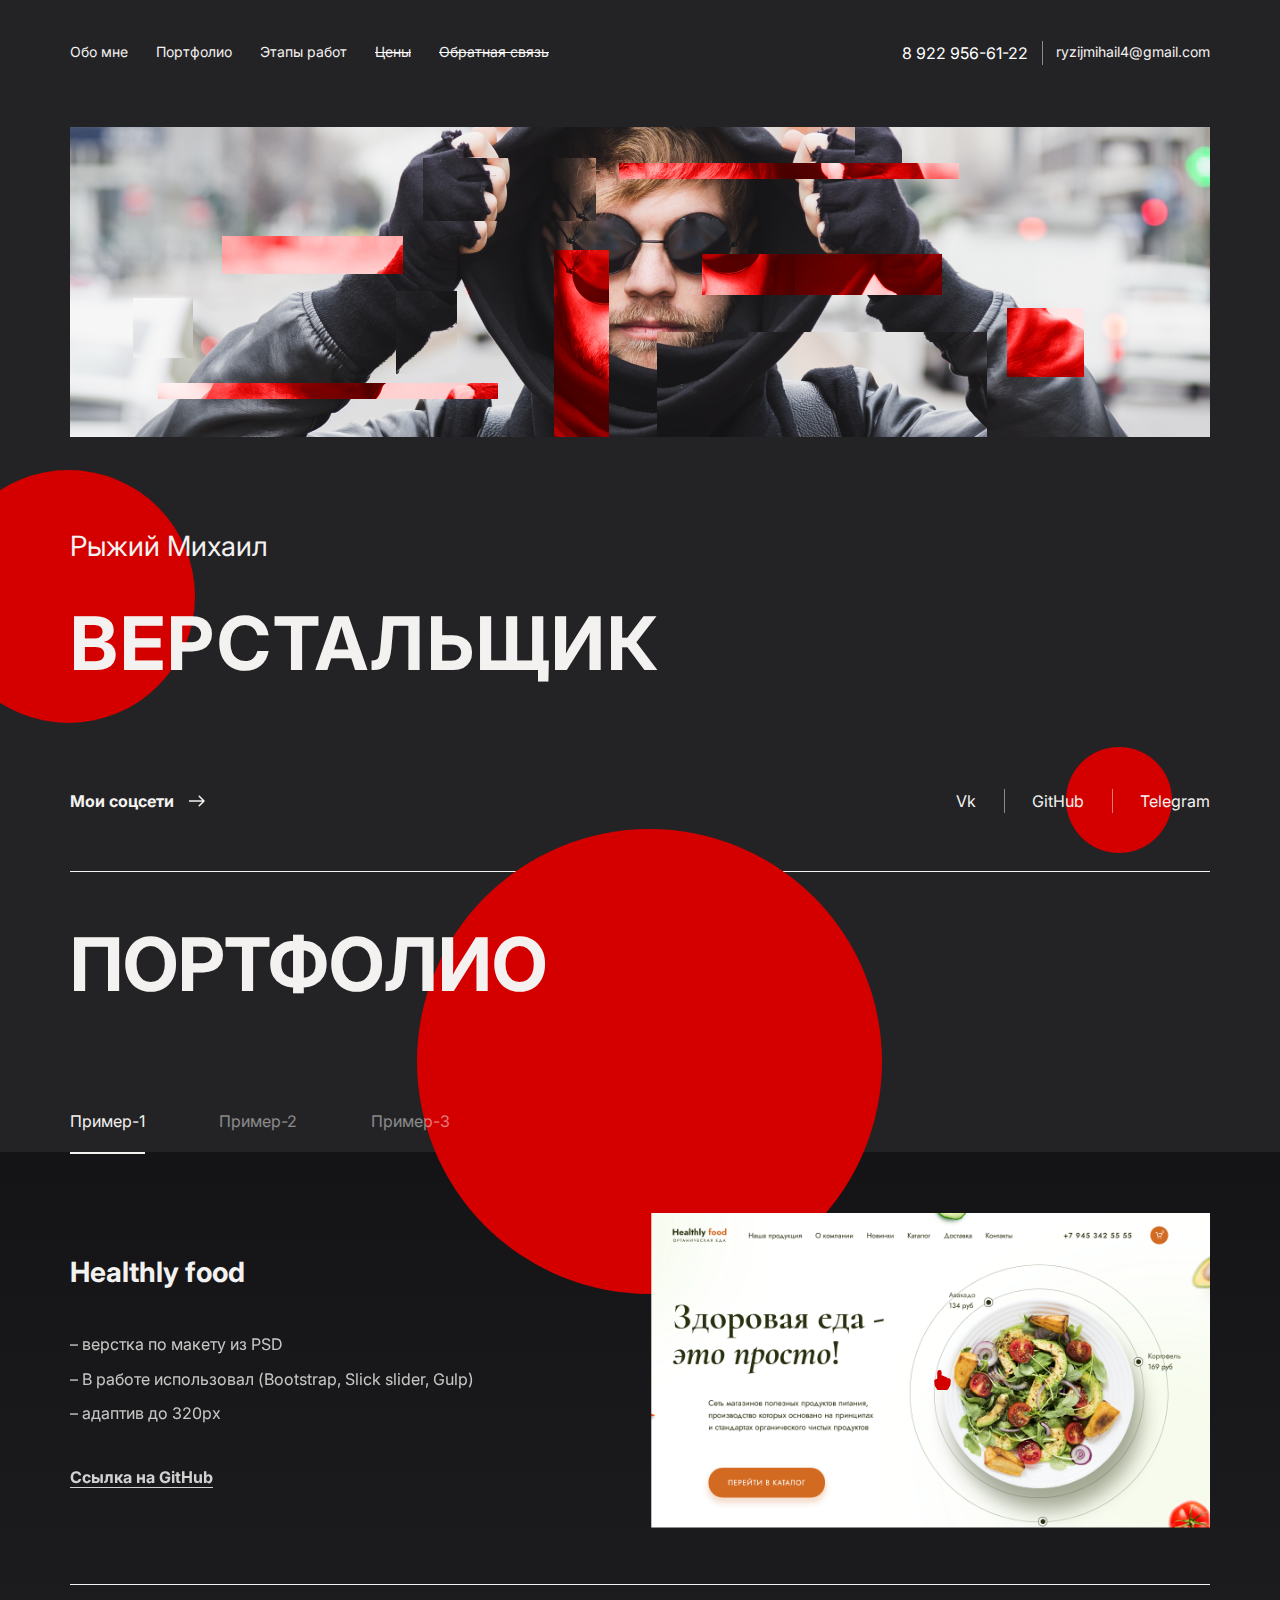
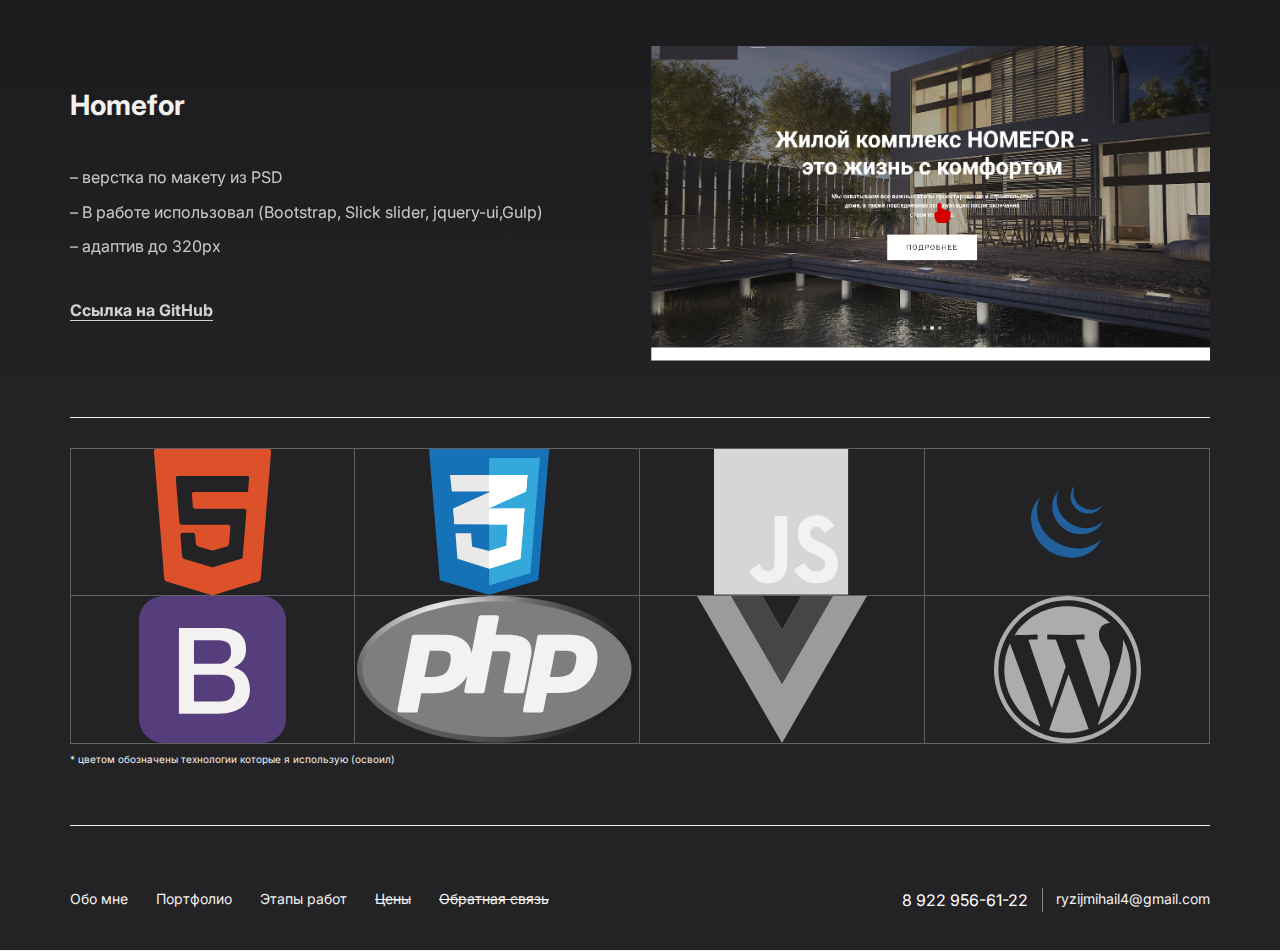
==== index.html @ 3cd5973f "deploy portfolio" ====
<!DOCTYPE html>
<html lang="ru">
<head>
    <meta charset="UTF-8">
    <meta name="viewport" content="width=device-width, initial-scale=1.0">
    <title>Portfolio</title>
    <link href="https://fonts.googleapis.com/css2?family=Inter:wght@400;700&display=swap" rel="stylesheet">
    <link rel="stylesheet" href="css/normalize.css">
    <link rel="stylesheet" href="css/jquery-ui.min.css">
    <link rel="stylesheet" href="css/style.css">
</head>
<body>
    <div class="dark">
        <div class="wrapper">
            <header>
                <nav>
                    <ul class="nav">
                        <li class="nav-item"><a class="nav-link" href="#about">Обо мне</a></li>
                        <li class="nav-item"><a class="nav-link" href="#portfolio">Портфолио</a></li>
                        <li class="nav-item"><a class="nav-link" href="#tech">Этапы работ</a></li>
                        <li class="nav-item nav-del"><a class="nav-link" href="#">Цены</a></li>
                        <li class="nav-item nav-del"><a class="nav-link" href="#">Обратная связь</a></li>
                    </ul>
                </nav>
                <ul class="nav nav-info">
                    <li class="nav-item"><a class="dialog-tel" href="tel:+79229566122">8 922 956-61-22</a></li>
                    <li class="nav-item"><a class="nav-link" href="mailto:ryzijmihail4@gmail.com">ryzijmihail4@gmail.com</a></li>
                </ul>
            </header>
            <div class="header-mobile">
                <a class="dialog-tel" href="tel:+79229566122">8 922 956-61-22</a>
                <button id="opener" class="menu"><img src="img/icons/menu.svg" alt="Menu"></button>
            </div>
            <div class="photo">
                <img src="img/photo.png" alt="Photo">
            </div>
            <main>  
                <div class="main">
                    <svg class="circle circle-main" viewBox="0 0 253 253" xmlns="http://www.w3.org/2000/svg">
                        <circle cx="126.5" cy="126.5" r="126.5"/>
                    </svg>
                    <svg class="triangle" width="66" height="72" viewBox="0 0 66 72"  xmlns="http://www.w3.org/2000/svg">
                        <path d="M33 0L65.909 71.25H0.0910339L33 0Z" />
                    </svg> 
                    <p class="name">Рыжий Михаил</p>
                    <h1 class="title-h1">верстальщик</h1>
                  </div>
                  <div class="social">
                      <div class="social-item">
                          <p class="project"><span> Мои соцсети</span><span class="project-img"></span></p>
                      </div>
                      <div class="social-item">
                        <svg class="circle circle-nav" viewBox="0 0 253 253" xmlns="http://www.w3.org/2000/svg">
                            <circle cx="126.5" cy="126.5" r="126.5"/>
                        </svg>
                        <ul class="nav nav-social">
                            <li class="nav-item"><a class="nav-link" href="https://vk.com/id604097622" target="_blank">Vk</a></li>
                            <li class="nav-item"><a class="nav-link" href="https://github.com/mihailryzij0" target="_blank">GitHub</a></li>
                            <li class="nav-item"><a class="nav-link" href="https://tele.click/Mihailoryzhi" target="_blank">Telegram</a></li>
                        </ul>
                      </div>
                  </div>
            </main>
            <h1 id="portfolio" class="title-h1 portfolio">Портфолио</h1>
        </div>
        <div class="gradient">
            <div class="wrapper">
                <section class="section-portfolio">
                    <svg class="circle circle-portfolio" viewBox="0 0 253 253" xmlns="http://www.w3.org/2000/svg">
                        <circle cx="126.5" cy="126.5" r="126.5"/>
                    </svg>
                    <div id="tabs">
                        <ul class="nav-tabs">
                          <li class="nav-tabs-item"><a class="nav-tabs-link" href="#tabs-1">Пример-1</a></li>
                          <li class="nav-tabs-item"><a class="nav-tabs-link" href="#tabs-2">Пример-2</a></li>
                          <li class="nav-tabs-item"><a class="nav-tabs-link" href="#tabs-3">Пример-3</a></li>
                        </ul>
                        <div id="tabs-1">
                          <div class="work">
                              <div class="work-item">
                                  <h3 class="work-title">Healthly food</h3>
                                  <ul class="work-list">
                                      <li class="work-list-item">– верстка по макету из PSD</li>
                                      <li class="work-list-item">– В работе использовал (Bootstrap, Slick slider, Gulp)</li>
                                      <li class="work-list-item">– адаптив до 320px</li>
                                  </ul>
                                  <p class="work-time"><a class="work-time-link" href="https://github.com/mihailryzij0/OrganicWeb">Ссылка на GitHub</a></p>
                              </div>
                              <div class="work-item">
                                  <div class="work-thumb" onclick="window.open('https://mihailryzij0.github.io/organic/')">
                                    <img src="/img/corsor.svg" alt="cursor" class="work-cursor">
                                      <img class="work-image" src="img/portfolio/organic.png" alt="Organic">
                                  </div>
                              </div>
                          </div>
                          <div class="work">
                            <div class="work-item">
                                <h3 class="work-title">Homefor</h3>
                                <ul class="work-list">
                                    <li class="work-list-item">– верстка по макету из PSD</li>
                                    <li class="work-list-item">– В работе использовал (Bootstrap, Slick slider, jquery-ui,Gulp)</li>
                                    <li class="work-list-item">– адаптив до 320px</li>
                                </ul>
                                <p class="work-time"><a class="work-time-link" href="https://github.com/mihailryzij0/Homefor">Ссылка на GitHub</a></p>
                            </div>
                            <div class="work-item">
                                <div class="work-thumb" onclick="window.open('https://mihailryzij0.github.io/homefor/')">
                                    <img src="/img/corsor.svg" alt="cursor" class="work-cursor">
                                    <img class="work-image" src="img/portfolio/homefor.png" alt="homefor">
                                </div>
                            </div>
                        </div>
                        </div>
                        <div id="tabs-2">
                            <div class="work">
                                <div class="work-item">
                                    <h3 class="work-title">Polar</h3>
                                    <ul class="work-list">
                                        <li class="work-list-item">– верстка по макету из Figma</li>
                                        <li class="work-list-item">– В работе использовал (Bootstrap, Slick slider, jquery,Gulp)</li>
                                        <li class="work-list-item">– адаптив до 320px</li>
                                    </ul>
                                    <p class="work-time"><a class="work-time-link" href="https://github.com/mihailryzij0/ise-cream">Ссылка на GitHub</a></p>
                                </div>
                                <div class="work-item">
                                    <div class="work-thumb" onclick="window.open('https://mihailryzij0.github.io/ise-cream/')">
                                        <img src="/img/corsor.svg" alt="cursor" class="work-cursor">
                                        <img class="work-image" src="img/portfolio/ise-cream.png" alt="ise-cream">
                                    </div>
                                </div>
                            </div>
                            <div class="work">
                              <div class="work-item">
                                  <h3 class="work-title">Portfolio</h3>
                                  <ul class="work-list">
                                      <li class="work-list-item">– верстка по макету из Figma</li>
                                      <li class="work-list-item">– В работе использовал jquery</li>
                                      <li class="work-list-item">– адаптив до 320px</li>
                                  </ul>
                                  <p class="work-time"><a class="work-time-link" href="https://github.com/mihailryzij0/mihailryzij0.github.io">Ссылка на GitHub</a></p>
                              </div>
                              <div class="work-item">
                                  <div class="work-thumb" onclick="window.open('https://mihailryzij0.github.io/')">
                                     <img src="/img/corsor.svg" alt="cursor" class="work-cursor">
                                      <img class="work-image" src="img/portfolio/portfolio.png" alt="Portfolio">
                                  </div>
                              </div>
                          </div>
                        </div>
                          <div id="tabs-3">
                            <div class="work">
                                <div class="work-item">
                                    <h3 class="work-title">Devcloud</h3>
                                </div>
                                <div class="work-item">
                                    <div class="work-thumb" onclick="window.open('https://mihailryzij0.github.io/devcloud/')">
                                        <img src="/img/corsor.svg" alt="cursor" class="work-cursor">
                                        <img class="work-image" src="img/portfolio/Screenshot 2021-05-27 at 15-23-59 Gulp.png" alt="Agata Bielen">
                                    </div>
                                </div>
                            </div>
                            <div class="work">
                              <div class="work-item">
                              </div>
                              <div class="work-item">
                                  <div class="work-thumb" onclick="window.open('https://mihailryzij0.github.io/')">
                                      <img class="work-image" src="img/portfolio/lemon.png" alt="Lemon">
                                  </div>
                              </div>
                          </div>
                        </div>
                    </div>
                </section>
            </div>
        </div>
        <div class="wrapper">
            <section id="tech" class="section-tech">
                <div class="tech">
                    <div class="tech-item html">
                        <img class="tech-image" src="img/tech/html.svg" alt="HTML" title="Язык гипертекстовой разметки">
                    </div>
                    <div class="tech-item css">
                        <img class="tech-image" src="img/tech/css.svg" alt="CSS" title="Каскадные таблицы стилей">
                    </div>
                    <div class="tech-item js">
                        <img class="tech-image" src="img/tech/js.svg" alt="JavaScript" title="Язык программирования высокого уровня, использующийся для придания интерактивности веб-страницам">
                    </div>
                    <div class="tech-item jquery">
                        <img class="tech-image" src="img/tech/jquery.svg" alt="jQuery" title="Популярная баблиотека JavaScript">
                    </div>
                    <div class="tech-item bootstrap">
                        <img class="tech-image" src="img/tech/bootstrap.svg" alt="Bootstrap" title="Популярный CSS фреймворк">
                    </div>
                    <div class="tech-item php">
                        <img class="tech-image" src="img/tech/php.svg" alt="PHP" title="Серверный язык программирования">
                    </div>
                    <div class="tech-item vue">
                        <img class="tech-image" src="img/tech/vue.svg" alt="VueJS" title="JS-фреймворк для создания пользовательских интерфейсов">
                    </div>
                    <div class="tech-item wp">
                        <img class="tech-image" src="img/tech/wp.svg" alt="WordPress" title="Популярная CMS для создания блогов">
                    </div>
                </div>
                <p class="section-tech-description">* цветом обозначены технологии которые я использую (освоил)</p>
            </section>
            <footer>
                <div class="footer-top">
                    <ul class="nav">
                        <li class="nav-item"><a class="nav-link" href="#about">Обо мне</a></li>
                        <li class="nav-item"><a class="nav-link" href="#portfolio">Портфолио</a></li>
                        <li class="nav-item"><a class="nav-link" href="#tech">Этапы работ</a></li>
                        <li class="nav-item nav-del"><a class="nav-link" href="#">Цены</a></li>
                        <li class="nav-item nav-del"><a class="nav-link" href="#">Обратная связь</a></li>
                    </ul>
                    <ul class="nav nav-info">
                        <li class="nav-item"><a class="dialog-tel" href="tel:+79229566122">8 922 956-61-22</a></li>
                        <li class="nav-item"><a class="nav-link" href="mailto:ryzijmihail4@gmail.com">ryzijmihail4@gmail.com</a></li>
                    </ul>
                </div>
            </footer>
        </div>
        <footer></footer>
    </div>
    <div id="dialog" title="">
        <a class="dialog-tel" href="tel:+79229566122">8 922 956-61-22</a>
        <ul class="dialog-nav">
            <li class="dialog-nav__item"><a class="dialog-nav__link" href="#about">Обо мне</a></li>
            <li class="dialog-nav__item"><a class="dialog-nav__link" href="#portfolio">Портфолио</a></li>
            <li class="dialog-nav__item"><a class="dialog-nav__link" href="#tech">Этапы работ</a></li>
            <li class="dialog-nav__item nav-del"><a class="dialog-nav__link" href="#">Цены</a></li>
            <li class="dialog-nav__item nav-del"><a class="dialog-nav__link" href="#">Обратная связь</a></li>
        </ul>
        <svg class="circle dialog-circle" viewBox="0 0 253 253" xmlns="http://www.w3.org/2000/svg">
            <circle cx="126.5" cy="126.5" r="126.5"/>
        </svg>
        <svg class="triangle dialog-triangle" width="66" height="72" viewBox="0 0 66 72"  xmlns="http://www.w3.org/2000/svg">
            <path d="M33 0L65.909 71.25H0.0910339L33 0Z" />
        </svg> 
        
      </div>
    <script src="https://code.jquery.com/jquery-3.5.1.min.js" ></script>
    <script src="script/jquery-ui.min.js"></script>
    <script>
        $( function() {
          $("#tabs").tabs({ active: 0});
          $( document ).tooltip();
          $( "#communicate" ).selectmenu();
          $( "#dialog" ).dialog({
            autoOpen: false,
            closeText: null,
            show: {
                effect: "blind",
                duration: 1000
            },
            hide: {
                effect: "blind",
                duration: 1000
            }
            });
        
            $( "#opener" ).on( "click", function() {
            $( "#dialog" ).dialog( "open" );
            });
        });
        $( ".tech-image" ).tooltip({
            position: {
                my: "center top",
                at: "center bottom-10",
                collision: "none"
            }
        });
    </script>
</body>
</html>
---- css/style.css ----
body {
    font-family: 'Inter', sans-serif;
    font-size: 14px;
}

/* Dark Theme */

.dark {
    background-color: #232326;
    color: #F3F2F0;
}
.dark .nav-link {
    color: #F3F2F0;
}
.dark .circle circle {
    fill: #D40000;

}
.dark .triangle path {
    fill: #FFF;
}
.dark .social,
.dark .steps-item,
.dark .about-title,
.dark .about-description,
.dark .work,
.dark .tarif-title,
.dark .tarif-description,
.dark .tarif-item {
    border-bottom: 1px solid #F3F2F0;
}
.dark .steps-item:first-child,
.dark .advantages,
.dark footer,
.dark .form-item {
    border-top: 1px solid #F3F2F0;
}
.dark .gradient {
    background: linear-gradient(180deg, #141416 0%, rgba(20, 20, 22, 0) 100%);
}
.dark .nav-tabs-link {
    color: rgba(243, 242, 240, 0.5);
}
.dark .nav-social .nav-item::before,
.dark .nav-info .nav-item::before {
    background-color: rgba(243, 242, 240, 0.5);
}
.dark .nav-tabs-item.ui-state-active .nav-tabs-link{
    color: #F3F2F0;
    border-bottom: 2px solid #F3F2F0;
}
.dark .advantages-image path {
    fill: #F3F2F0;
}
.dark .tech-item {
    border-bottom: 1px solid rgba(243, 242, 240, 0.3);
    border-right: 1px solid rgba(243, 242, 240, 0.3);
}
.dark .tech-item:first-child,
.dark .tech-item:nth-child(5) {
    border-left: 1px solid rgba(243, 242, 240, 0.3);
}
.dark .html,
.dark .css,
.dark .js,
.dark .jquery {
    border-top: 1px solid rgba(243, 242, 240, 0.3);
}
.dark .tarif-list-item::before {
    background: #F3F2F0;
}
.dark .project-img {
    background-image: url(../img/arrow.svg);
}
.dark form input,
.dark .ui-selectmenu-button.ui-button,
.ui-selectmenu-menu {
    background-color: #38383A;
}
.dark .footer-bottom {
    color: rgba(243, 242, 240, 0.3);
}
.dark .footer-link {
    color: rgba(243, 242, 240, 0.3);
    border-bottom: 1px solid rgba(243, 242, 240, 0.3);
}
.dark .footer-link:hover {
    color: rgba(243, 242, 240, 1);
    border-bottom: 1px solid rgba(243, 242, 240, 1);
}

/* Light Theme */

.light {
    background-color: #F3F2F0;
    color: #010101;
}
.light .nav-link,
.light .ui-selectmenu-button.ui-button {
    color: #010101;
}
.light .circle circle {
    fill: #FFF;
}
.light .triangle path {
    fill: #D40000;
}
.light .social,
.light .steps-item,
.light .about-title,
.light .about-description,
.light .work,
.light .tarif-title,
.light .tarif-description,
.light .tarif-item {
    border-bottom: 1px solid #010101;
}
.light .steps-item:first-child,
.light .advantages,
.light footer,
.light .form-item {
    border-top: 1px solid #010101;
}
.light .gradient {
    background: linear-gradient(180deg, #E7E6E6 0%, rgba(231, 230, 230, 0) 100%);
}
.light .nav-tabs-link {
    color: rgba(1, 1, 1, 0.4);
}
.light .nav-social .nav-item::before,
.light .nav-info .nav-item::before {
    background-color: rgba(1, 1, 1, 0.2);
}
.light .nav-tabs-item.ui-state-active .nav-tabs-link{
    color: #010101;
    border-bottom: 2px solid #010101;
}
.light .advantages-image path {
    fill: #010101;
}
.light .tech-item {
    border-bottom: 1px solid rgba(1, 1, 1, 0.3);
    border-right: 1px solid rgba(1, 1, 1, 0.3);
}
.light .tech-item:first-child,
.light .tech-item:nth-child(5) {
    border-left: 1px solid rgba(1, 1, 1, 0.3);
}
.light .html,
.light .css,
.light .js,
.light .jquery {
    border-top: 1px solid rgba(1, 1, 1, 0.3);
}
.light .tarif-list-item::before {
    background: #010101;
}
.light .project-img {
    background-image: url(../img/arrow-light.svg);
}
.light form input,
.light .ui-selectmenu-button.ui-button,
.light .ui-selectmenu-menu {
    background-color: #E7E6E4;
}
.light .footer-bottom {
    color: rgba(1, 1, 1, 0.3);
}
.light .footer-link {
    color: rgba(1, 1, 1, 0.3);
    border-bottom: 1px solid rgba(1, 1, 1, 0.3);
}
.light .footer-link:hover {
    color: rgba(1, 1, 1, 1);
    border-bottom: 1px solid rgba(1, 1, 1, 1);
}

/* Main styles */

.wrapper {
    max-width: 1140px;
    margin: 0 auto;
    padding-left: 15px;
    padding-right: 15px;
}
.main {
    position: relative;
}
.main .title-h1 {
    position: relative;
    z-index: 4;
    margin-top: 38px;
    letter-spacing: 0.03em;
}
.name {
    font-size: 28px;
    position: relative;
    z-index: 3;
}
.title-h1 {
    font-size: 74px;
    text-transform: uppercase;
}
.title-h3 {
    font-size: 16px;
    font-weight: 700;
}
.photo {
    margin-bottom: 93px;
    width: 100%;
    height: 310px;
    position: relative;
    overflow: hidden;
}
.photo img {
    width: 100%;
    height: 310px;
    position: absolute;
    left: -50%;
    top: -50%;
    transform: translate(50%,50%);
    object-fit: cover;
}
header {
    display: flex;
    justify-content: space-between;
    padding-top: 44px;
    padding-bottom: 65px;
}
.nav {
    list-style-type: none;
    padding-left: 0;
    margin: 0;
    display: flex;
}
.nav-item {
    padding-left: 14px;
    padding-right: 14px;
}
.nav-item:first-child {
    padding-left: 0;
}
.nav-item:last-child {
    padding-right: 0;
}
.nav-link {
    text-decoration: none;
    font-size: 14px;
    transition: 0.2s color ease;
}
.nav-link:hover {
    color: #D40000;
}
.nav-info .nav-item {
    position: relative;
}
.nav-info .nav-item::before {
    content: '';
    display: block;
    width: 1px;
    height: 24px;
    position: absolute;
    left: 0;
    top: calc(50% - 12px);
}
.nav-info .nav-item:first-child::before {
    display: none;
}
.nav-social .nav-item {
    position: relative;
}
.nav-social .nav-item::before {
    content: '';
    display: block;
    width: 1px;
    height: 24px;
    position: absolute;
    left: 0;
    top: calc(50% - 12px);
}
.nav-social .nav-item:first-child::before {
    display: none;
}
.nav-social .nav-item {
    padding-left: 28px;
    padding-right: 28px;
}
.nav-social .nav-item:last-child {
    padding-right: 0;
}
.nav-social .nav-link {
    font-size: 16px;
}
.nav-del{
    text-decoration:line-through;
    color: #FFF;
}
.social {
    display: flex;
    justify-content: space-between;
    padding-bottom: 48px;
    margin-top: 106px;
}
.social-item:last-child {
    position: relative;
}
.project {
    margin: 0;
    display: flex;
    align-items: center;
    font-size: 16px;
    font-weight: 700;
    padding-bottom: 11px;
    transition: 0.2s border-bottom ease;
    border-bottom: 2px solid transparent;
}
.project:hover {
    border-bottom: 2px solid #F3F2F0;
}
.project-img {
    width: 16px;
    height: 12px;
    display: block;
    background-image: url(../img/arrow.svg);
    margin-left: 15px;
}
.circle-main {
    width: 253px;
    height: 253px;
    position: absolute;
    left: -128px;
    top: calc(50% - 138px);
    z-index: 1;
}
.circle-form {
    width: 300px;
    height: 300px;
    position: absolute;
    left: -152px;
    top: -2px;
    z-index: 1;
}
.triangle {
    position: absolute;
    left: -151px;
    top: -23px;
    z-index: 2;
}
.triangle-form {
    position: absolute;
    left: -177px;
    top: 52px;
    z-index: 2;
}
.circle-nav {
    width: 106px;
    height: 106px;
    position: absolute;
    right: 38px;
    top: calc(50% - 60px);
}
.circle-tarif {
    width: 140px;
    height: 140px;
    position: absolute;
    left: -80px;
    top: calc(50% - 70px);
}
.circle-price {
    width: 90px;
    height: 90px;
    position: absolute;
    left: -46px;
    top: calc(50% - 45px);
}
.section-about {
    padding-top: 107px;
}
.about {
    display: grid;
    grid-template-columns: repeat(4, 1fr);
}
.about-title {
    grid-column: 1 / 3 ;
    grid-row: 1 / 2;
    font-size: 28px;
    font-weight: 700;
    letter-spacing: 0.03em;
    text-transform: uppercase;
    padding-top: 67px;
    padding-bottom: 62px;
}
.about-description {
    grid-column: 3 / 5;
    grid-row: 1 / 2;
    font-size: 28px;
    line-height: 150%;
    opacity: 0.8;
    padding: 62px 10px 62px 9px;
}
.about-01 {
    grid-column: 3 / 4;
    grid-row: 2 / 3;
    padding: 47px 20px 35px 9px;
}
.about-02 {
    grid-column: 4 / 5;
    grid-row: 2 / 3;
    padding: 47px 10px 35px 12px;
}
.about-03 {
    grid-column: 3 / 4;
    grid-row: 3 / 4;
    padding: 14px 20px 14px 9px;
}
.about-04 {
    grid-column: 4 / 5;
    grid-row: 3 / 4;
    padding: 14px 10px 14px 12px; 
}
.about-item{
    z-index: 5;
}
.about-item .description {
    line-height: 150%;
    opacity: 0.8;
}
.about-item > p {
    margin-top: 0;
    margin-bottom: 0;
}
.about-item .title-h3 {
    margin-bottom: 21px;
}
.portfolio {
    margin-bottom: 145px;
    position: relative;
    z-index: 1;
}
.section-portfolio {
    position: relative;
}
.circle-portfolio {
    width: 465px;
    height: 465px;
    position: absolute;
    top: -323px;
    left: 347px;
}
#tabs {
    position: relative;
}
.nav-tabs {
    display: flex;
    list-style-type: none;
    padding-left: 0;
    margin: 0;
    position: absolute;
    top: -62px;
    font-size: 16px;
}
.nav-tabs-item {
    margin-right: 74px;
    padding-top: 21px;
    padding-bottom: 21px;
}
.nav-tabs-item:nth-child(3){
    margin-right: 0px;
}
.nav-tabs-link {
    border-bottom: 1px solid transparent;
    padding-bottom: 21px;
    text-decoration: none;
}
.nav-tabs-link:focus {
    outline: none;
}
.work {
    display: flex;
    justify-content: space-between;
    align-items: center;
    flex-wrap: wrap;
    padding-top: 61px;
    padding-bottom: 56px;
}
.work-item {
    flex: 0 0 49%;
}
.work-title {
    font-weight: 700;
    font-size: 28px;
    line-height: 150%;
    margin-top: 0;
    margin-bottom: 42px;
}
.work-list {
    list-style-type: none;
    font-size: 16px;
    opacity: 0.8;
    padding-left: 0;
    margin-bottom: 43px;
}
.work-time-link{
    font-size: 16px;
    color: #fff;
    text-decoration: none;
    border-bottom: 1px solid #fff;
}
.work-list-item {
    margin-bottom: 16px;
}
.work-time {
    font-weight: 700;
    font-size: 16px;
    line-height: 150%;
    opacity: 0.8;
    margin-bottom: 0;
}
.work-thumb {
    position: relative;
    overflow: hidden;
    width: 100%;
    height: 315px;
    cursor: pointer;
}
.work-image {
    position: absolute;
    left: -50%;
    top: -50%;
    transform: translate(50%,50%);
    width: 100%;
    height: 315px;
    object-fit: cover;
}
.work-cursor{
    position: absolute;
    left: 50%;
    top: 50%;
    z-index: 4;
}
.section-tech{
    padding-bottom: 50px;
    padding-top: 30px;
}
.tech {
    display: grid;
    grid-template: 148px 148px / repeat(4, 1fr);
    text-align: center;
}
.tech-item {
    display: flex;
    justify-content: center;
}
.tech-image {
    filter: grayscale(100%);
    transition: 0.2s ease;
}
.section-tech-description{
    font-size: 10px;
}
.html .tech-image, .css .tech-image, 
.bootstrap .tech-image, .jquery .tech-image{
    filter: grayscale(0);
}
.tech-item:hover .tech-image {
    filter: grayscale(0);
}
.jquery .tech-image {
    width: 72px;
}
.ui-tooltip {
    background-color: #E31B1B;
    border-color: #E31B1B!important;
    border-radius: 0;
    text-align: center;
    box-shadow: none!important;
    font-size: 10px;
    color: rgba(243, 242, 240, 0.8);
    max-width: 232px;
    line-height: 150%;
    padding: 20px;
    box-sizing: border-box;
}
.ui-tooltip-content::before {
    content: "";
    position: absolute;
    display: block;
    left: 0;
    right: 0;
    margin: 0 auto;
    top: -20px;
    width: 2px;
    border: 10px solid transparent;
    border-bottom: 10px solid #E31B1B;
 }
 
.ui-selectmenu-button.ui-button {
    width: 100%;
    color: #fff;
    padding: 25px 20px 25px;
    box-sizing: border-box;
    margin-bottom: 39px;
    border-radius: 0;
}
.ui-button:hover, .ui-button:focus {
    border: none;
    outline: none;
}
.ui-selectmenu-menu .ui-menu {
    color: rgba(243, 242, 240, 0.4);
    font-size: 12px;
}
.ui-selectmenu-menu .ui-menu .ui-menu-item {
    padding: 10px 20px;
}
.ui-selectmenu-menu .ui-menu .ui-menu-item:hover {
    color: rgba(243, 242, 240, 1);
    padding: 10px 20px;
}
.footer-top {
    display: flex;
    justify-content: space-between;
    padding-top: 65px;
    padding-bottom: 40px;
    flex-wrap: wrap;
}
.footer-link {
    transition: 0.2s ease;
    text-decoration: none;
}
@media (min-width: 901px) {
    .header-mobile {
        display: none;
    }
}
@media (max-width:900px) {
    header {
        display: none;
    }
    .header-mobile {
        display: flex;
        justify-content: space-between;
        align-items: center;
        padding-top: 30px;
        padding-bottom: 40px;
    }
    .menu {
        background: transparent;
        border: none;
    }
    .circle-main {
        width: 200px;
        height: 200px;
        left: -99px;
        top: calc(50% - 100px);
    }
    .triangle {
        left: 0;
        top: inherit;
        bottom: -80px;
        width: 48px;
    }
    .title-h1 {
        font-size: 50px;
    }
    .main .title-h1 {
        margin-top: 28px;
    }
    .name {
        font-size: 20px;
    }
    .social {
        margin-top: 145px;
    }
    .skill {   
        justify-content: space-between;
    }
    .skill-item {
        flex: 0 0 40%;
        margin-right: 3%;
        padding-bottom: 20px;
    }
    .about {
        grid-template-columns: repeat(2, 1fr);
    }
    .about-description {
        grid-column: 1 / 3;
        grid-row: 2 / 3;
    }
    .about-01 {
        grid-column: 1 / 2;
        grid-row: 3 / 4;
    }
    .about-02 {
        grid-column: 2 / 3;
        grid-row: 3 / 4;
    }
    .about-03 {
        grid-column: 1 / 2;
        grid-row: 4 / 5;
    }
    .about-04 {
        grid-column: 2 / 3;
        grid-row: 4 / 5;
    }
    .steps-title {
        font-size: 20px;
        padding-right: 25px;
    }
    .nav-tabs {
        justify-content: space-around;
        width: 100%;
    }
    .nav-tabs-item {
        margin-right: 0;
    }
    .ui-helper-clearfix:before, .ui-helper-clearfix:after {
        display: none;
    }
    .circle-portfolio {
        width: 465px;
        height: 465px;
        top: -341px;
        left: inherit;
        right: 29px;
    }
    .work {
        padding-bottom: 0;
    }
    .work-item {
        flex: 0 0 100%;
        padding-bottom: 56px;
    }
    .advantages {
        grid-template-columns: 1fr 1fr;
    }
    .tarif-title {
        grid-column: 1 / 3;
        grid-row: 1 / 2;
        border-bottom: none !important;
    }
    .tarif-description {
        grid-column: 1 / 3;
        grid-row: 2 / 3;
    }
    .circle-tarif {
        width: 250px;
        height: 250px;
        left: -155px;
        top: calc(50% - 125px);
    }
    .form {
        grid-template-columns: 1fr;
    }
    .form-title {
        grid-column: 1 / 2;
        grid-row: 1 / 2;
    }
    .form-description {
        grid-column: 1 / 2;
        grid-row: 2 / 3;
        position: relative;
        z-index: 1;
    }
    .form-item {
        grid-column: 1 / 2;
        grid-row: 3 / 4;
    }
    .form-social {
        grid-row: 4 / 5;
        border-top: none !important;
        align-items: center;
    }
    .circle-form {
        left: -135px;
        top: -34px;
    }
    .triangle-form {
        bottom: inherit;
        top: -54px;
        left: 92px;
        width: 35px;
    }
    .footer-top {
        flex-direction: column-reverse;
    }
    .footer-top .nav, .footer-bottom > p {
        flex-basis: 100%;
    }
    .footer-top .nav {
        display: flex;
        justify-content: center;
        flex-wrap: wrap;
    }
    .footer-top .nav-info {
        justify-content: center;
        padding-bottom: 30px;
    }
    .footer-bottom > p {
        text-align: center;
        padding-bottom: 20px;
    }
}
@media (max-width:600px) {
    .tech {
        grid-template: 120px 120px / repeat(4, 1fr);
    }
    .tech-image, .jquery .tech-image {
        width: 50px;
    }
    .advantages {
        grid-template-columns: 1fr;
    }
    .steps-item {
        display: flex;
        justify-content: flex-start;
        flex-direction: column;
        align-items: flex-start;
    }
    .steps-title {
        padding-right: 0;
        margin-bottom: 0;
    }
    .steps-description {
        flex: 0 0 100%;
        max-width: 100%;
    }
    .steps-title span {
        margin-right: 20px;
    }
    .tarif {
        grid-template-columns: 1fr;
    }
    .tarif-item {
        grid-column: 1 / 2;
        height: inherit;
    }
    .tarif-left {
        border-bottom: none !important;
        padding-bottom: 0;
    }
    .circle-price {
        top: 0;
    }
    .title-h1 {
        font-size: 40px;
    }
    .name {
        font-size: 18px;
    }
    .main .title-h1 {
        margin-top: 18px;
    }
}
@media (max-width:550px) {
    .photo,
    .photo img {
        height: 215px;
    }
    .photo {
        margin-bottom: 64px;
    }
    .name {
        margin-bottom: 0;
    }
    .main .title-h1 {
        margin-top: 24px;
    }
    .title-h1 {
        font-size: 28px;
        line-height: 34px;
    }
    .circle-main {
        width: 135px;
        height: 135px;
        left: -50px;
        top: calc(50% - 67px);
    }
    .triangle {
        bottom: -72px;
        width: 29px;
        left: 4px;
    }
    .circle-nav {
        width: 60px;
        height: 60px;
        right: 27px;
        top: calc(50% - 30px);
    }
    .social {
        margin-top: 100px;
        padding-bottom: 30px;
    }
    .skill {
        padding-top: 30px;
    }
    .skill .title-h3 {
        margin-bottom: 18px;
    }
    .skill-item {
        padding-bottom: 10px;
    }
    .project-img {
        background-size: cover;
        width: 12px;
        height: 9px;
        margin-top: 1px;
    }
    .nav-social .nav-item {
        padding-left: 8px;
        padding-right: 12px;
    }
    .nav-social .nav-item::before {
        height: 14px;
        top: calc(50% - 7px);
    }
    .section-about {
        padding-top: 0;
    }
    .about-title {
        border-bottom: none !important;
        padding-bottom: 0;
        padding-top: 63px;
    }
    .about-description {
        padding: 20px 10px 64px 9px;
    }
    .about-01 {
        padding: 30px 20px 35px 9px;
    }
    .about-02 {
        padding: 32px 10px 35px 12px;
    }
    .about-03 {
        padding: 0 20px 14px 9px;
    }
    .about-04 {
        padding: 0 10px 14px 12px;
    }
    .section-steps {
        padding-top: 44px;
        padding-bottom: 61px;
    }
    .work-thumb, .work-image {
        height: 190px;
    }
    .project, .nav-social .nav-link,
    .title-h3,
    .steps-description,
    .work-list,
    .work-time,
    .advantages-description,
    .tarif-pack,
    .tarif-list,
    form input[type=submit] {
        font-size: 12px;
    }
    .skill,
    .about-item,
    .nav-tabs,
    .tarif-text,
    form input,
    .footer-top .nav-link,
    .footer-bottom {
        font-size: 10px;
    }
    .about-title,
    .about-description,
    .steps-title,
    .work-title,
    .advantages-text,
    .tarif-title,
    .tarif-description,
    .tarif-name,
    .form-title,
    .form-description {
        font-size: 16px;
    }
    .tarif-price {
        font-size: 22px;
    }
    .footer-top .nav-info {
        font-size: 14px;
    }
    .circle-portfolio {
        width: 197px;
        height: 197px;
        top: -220px;
        right: 0;
    }
    .nav-tabs {
        justify-content: flex-start;
        width: 100%;
    }
    .nav-tabs-item {
        margin-right: 20px;
    }
    .portfolio {
        margin-bottom: 80px;
    }
    .circle-portfolio {
        display: none;;
    }
    .work {
        padding-top: 37px;
    }
    .work-title {
        margin-bottom: 23px;
    }
    .work-list {
        margin-bottom: 21px;
    }
    .work-item {
        padding-bottom: 40px;
    }
    .tech-image, .jquery .tech-image {
        width: 35px;
    }
    .section-advantages {
        padding-top: 63px;
        padding-bottom: 80px;
    }
    .advantages {
        grid-gap: 48px 22px;
        padding-top: 40px;
        margin-top: 39px;
    }
    .tech {
        grid-template: 90px 90px / repeat(4, 1fr);
    }
    .section-tarif {
        padding-top: 62px;
    }
    .circle-tarif {
        width: 138px;
        height: 138px;
        left: -84px;
        top: calc(50% - 69px);
    }
    .tarif-description {
        font-size: 28px;
        line-height: 150%;
        opacity: 0.8;
        padding-bottom: 14px;
    }
    .tarif-item {
        padding-top: 24px;
        padding-bottom: 36px;
    }
    .circle-price {
        display: none;
    }
    .ui-selectmenu-button.ui-button {
        padding: 21px 20px;
        border-radius: 0;
    }
    form input[type=submit] {
        padding: 19px 0;
    }
    .section-form {
        padding-bottom: 57px;
    }
}
.ui-dialog{
height: 60% !important;
width: 98% !important;
top: 0px !important;
left: 0px !important;
background-color: #232326;
margin: -7px !important;
}
.ui-button{
    visibility: inherit;
}
.dialog-nav{
    text-align: center;
    padding-left: 0;
    margin-top: 50px;
}
.dialog-nav__item{
  list-style-type: none;
  margin-bottom: 10px;
}
.dialog-nav__link{
    color: #F3F2F0;
    text-decoration: none;
    font-size: 18px;
    border-bottom: 1px solid rgb(129, 127, 123);


}
.ui-dialog .ui-dialog-content{
    width: 94% !important;
    overflow: inherit;
}

.ui-dialog-titlebar-close{
    background-color: transparent;
    background-image: url(../img/icons/close.svg);
    background-repeat: no-repeat;
    height: 42px !important;
    width: 42px !important;
    border: none;
    background-size: 42px 42px;
    top: inherit!important;
    bottom: -40px;
    background-repeat: no-repeat;
    z-index: 3;
    right: 17px !important;
    outline: none;
}
.ui-dialog-titlebar-close:hover{
    background-color: transparent;
    background-image: url(../img/icons/close.svg);
    background-repeat: no-repeat;
    height: 42px !important;
    width: 42px !important;
    border: none;
    background-size: 42px 42px;
    top: inherit!important;
    bottom: -40px;
    z-index: 3;
    outline: none;
    

}
.ui-dialog-titlebar-close:focus{
    background-color: transparent;
    border: none;
    outline: none;
}
.ui-button-icon-space{
    display: none;
}
.dialog-circle{
    fill: #D40000;
    width: 120px;
    height: 120px;
    left: 16px;
    position: absolute;
    bottom: -78px;
    z-index: -1;
}
.dialog-triangle{
    fill: #FFF;
    position: absolute;
    bottom: -12px;
    width: 29px;
    left: 7px;

}
.dialog-tel{
    display: inline-block;
    color: #fff;
    text-decoration: none;
    font-size: 16px;
}
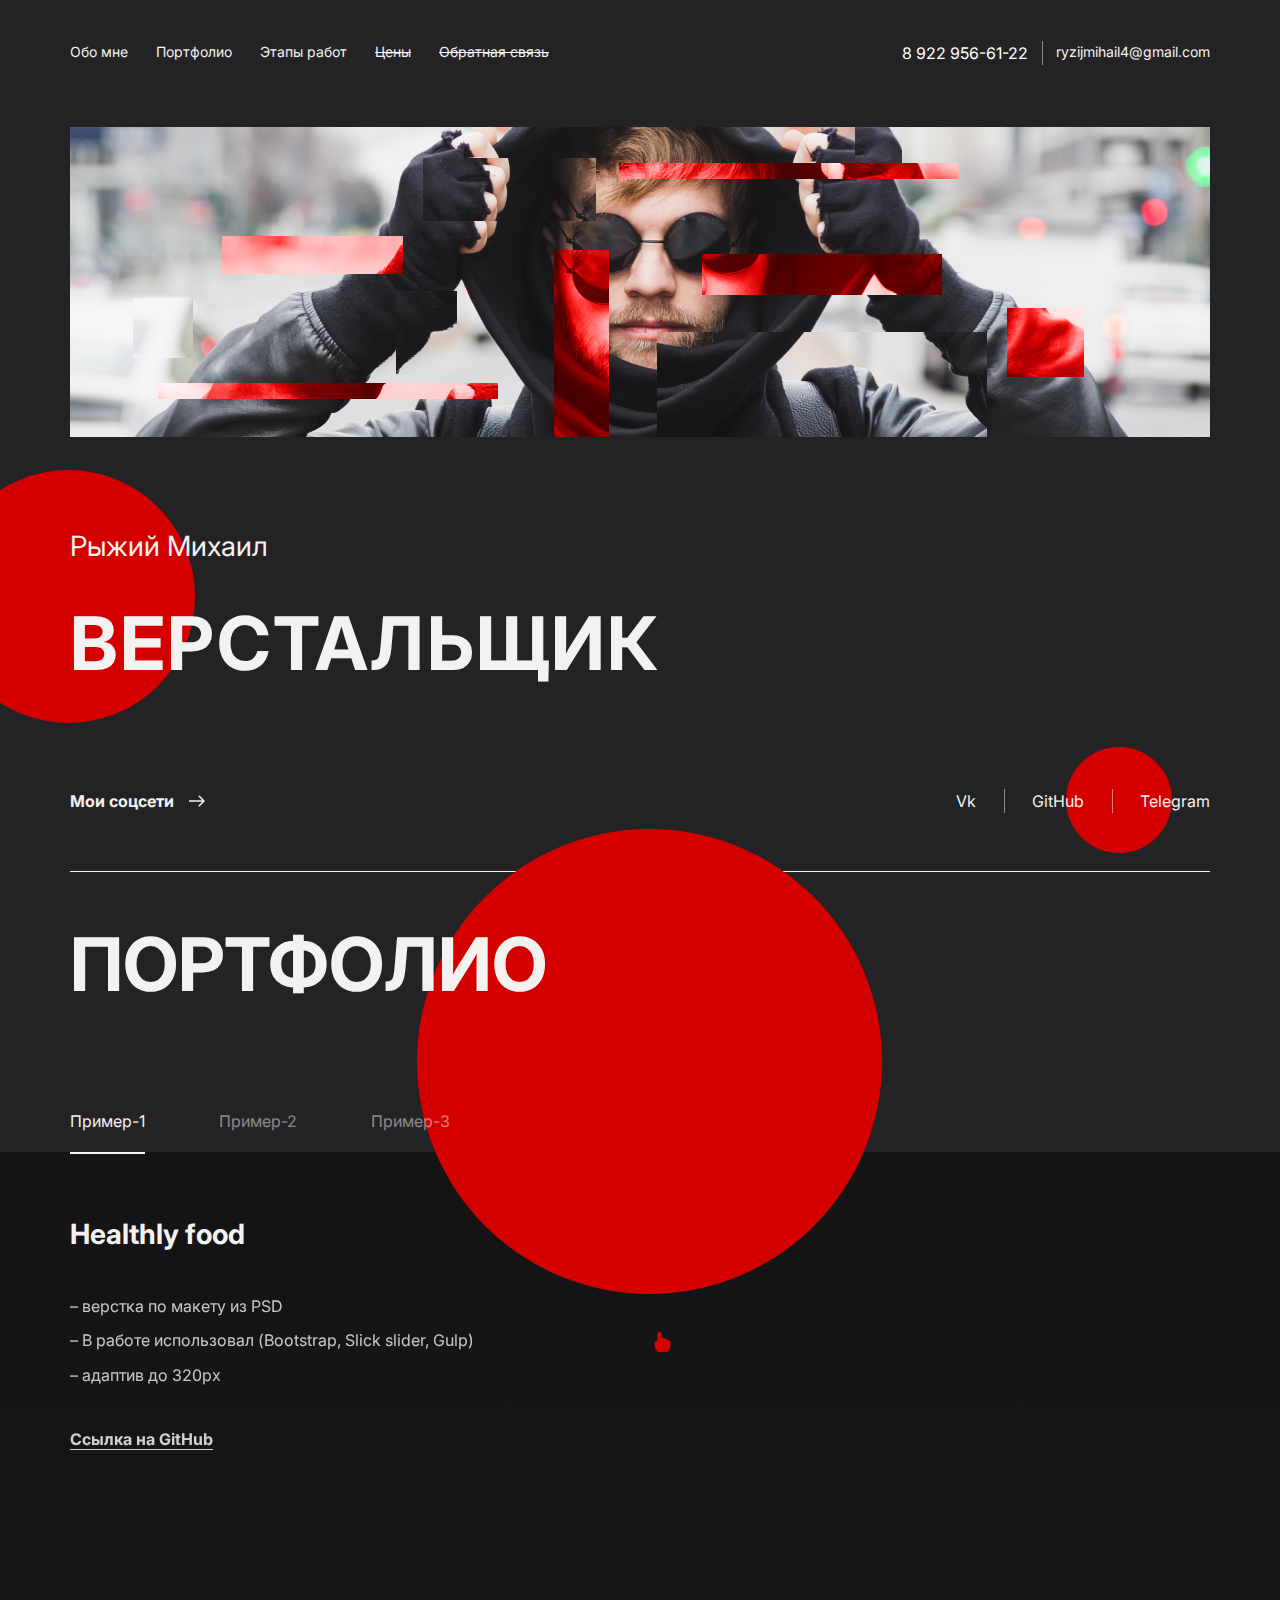
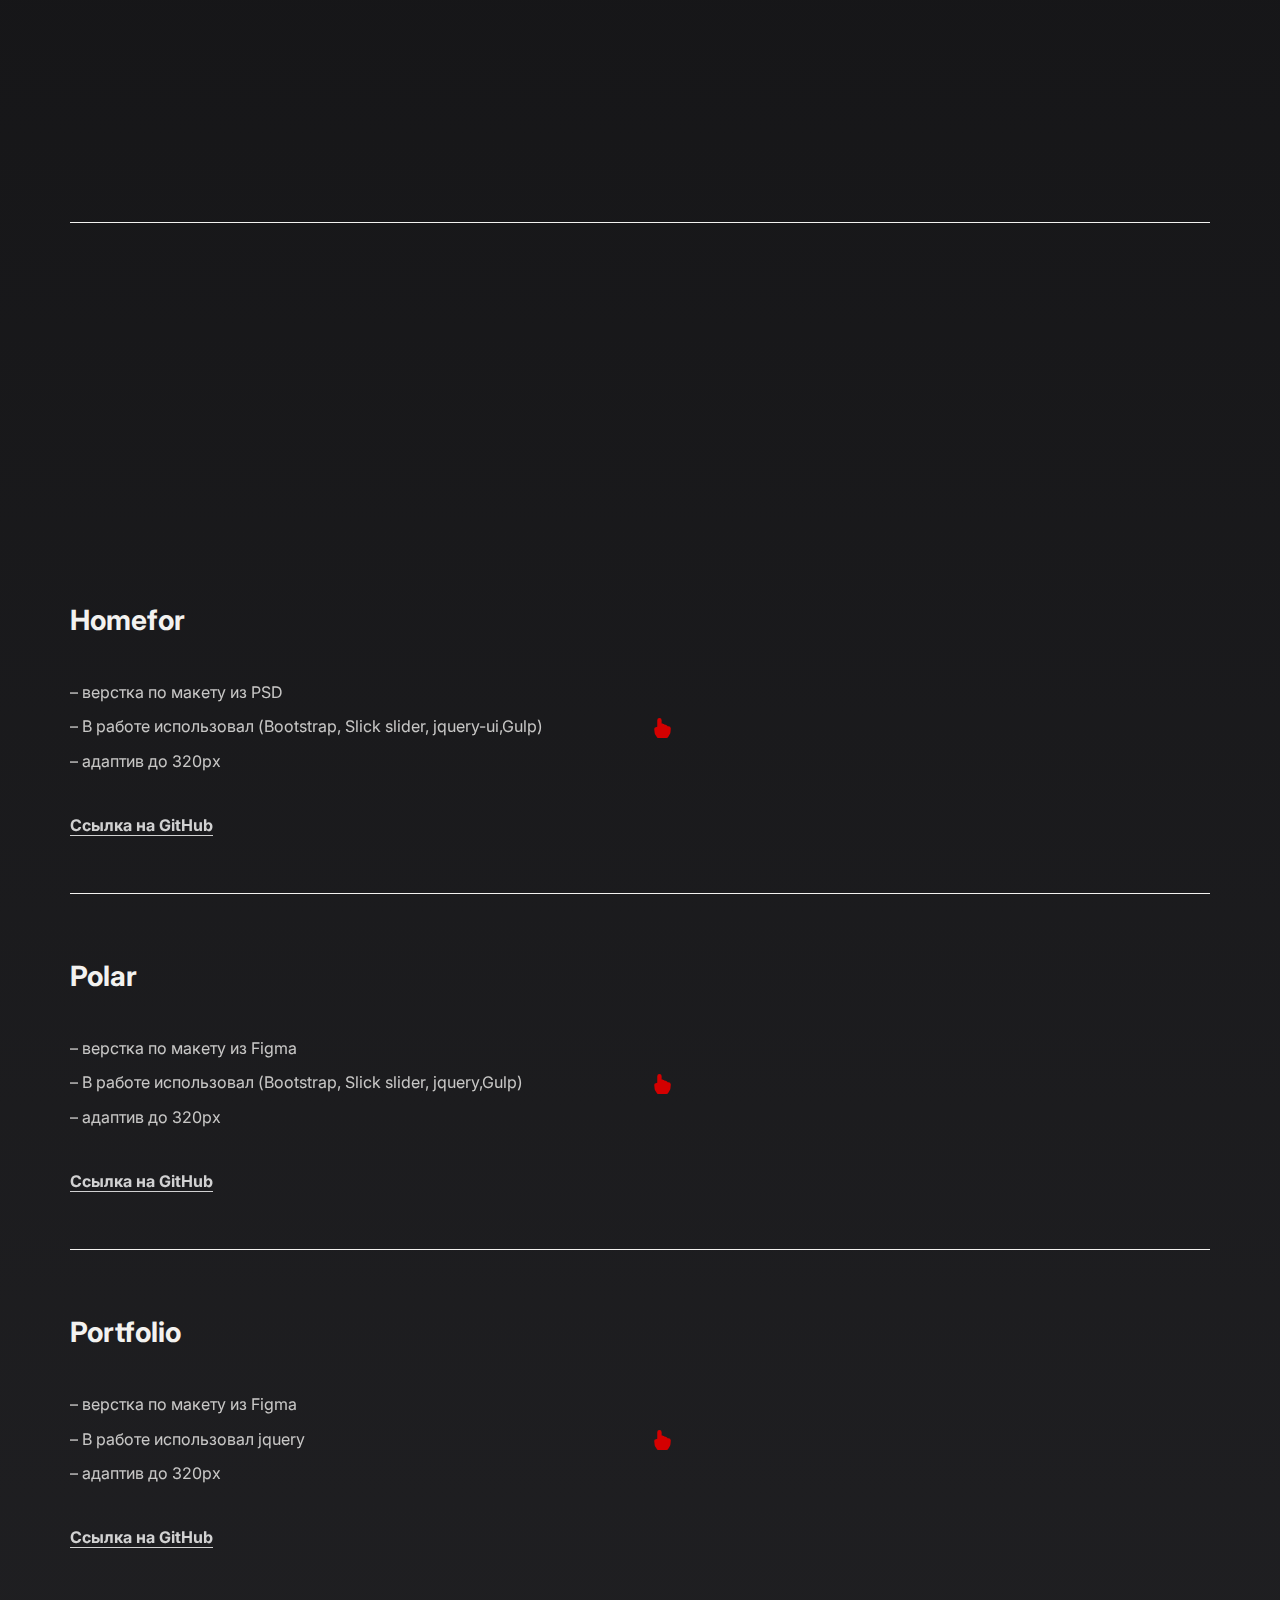
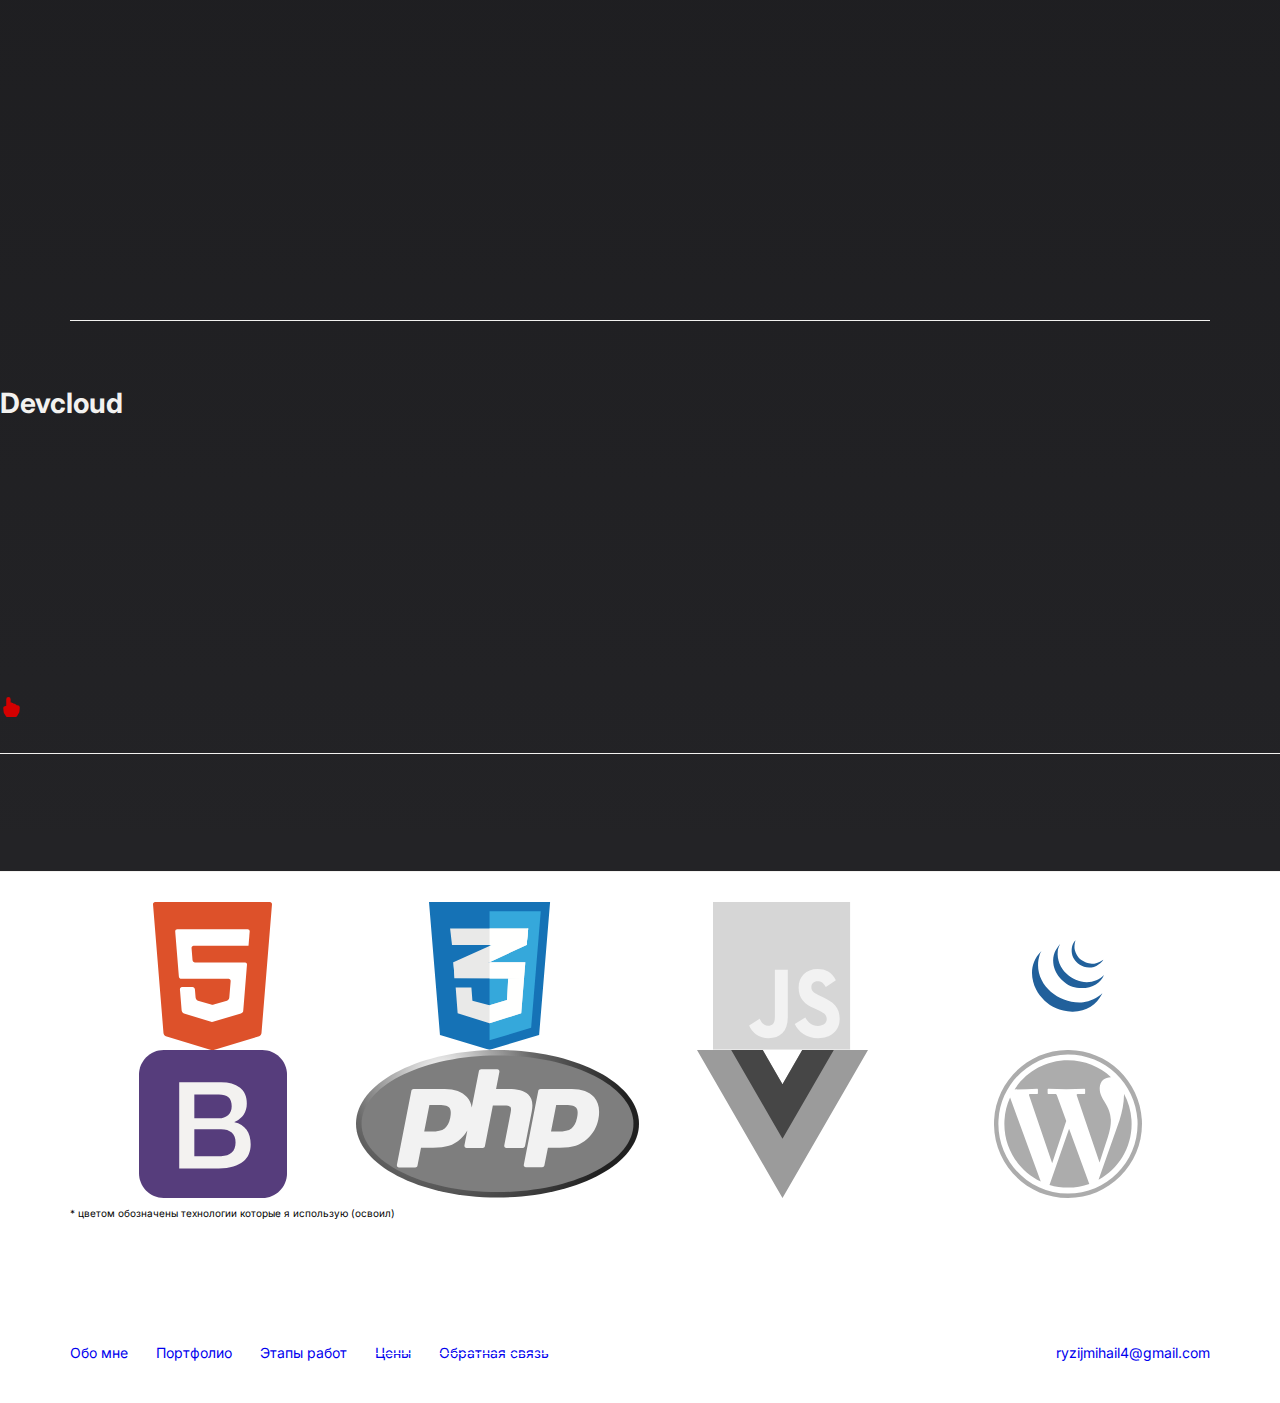
==== commit b55afb68: "fix-link" ====
--- a/index.html
+++ b/index.html
@@ -87,7 +87,7 @@
                                   <p class="work-time"><a class="work-time-link" href="https://github.com/mihailryzij0/OrganicWeb">Ссылка на GitHub</a></p>
                               </div>
                               <div class="work-item">
-                                  <div class="work-thumb" onclick="window.open('https://mihailryzij0.github.io/organic/')">
+                                <a class="work-thumb" src="https://mihailryzij0.github.io/My-portfolio/organic/">
                                     <img src="/img/corsor.svg" alt="cursor" class="work-cursor">
                                       <img class="work-image" src="img/portfolio/organic.png" alt="Organic">
                                   </div>
@@ -104,10 +104,10 @@
                                 <p class="work-time"><a class="work-time-link" href="https://github.com/mihailryzij0/Homefor">Ссылка на GitHub</a></p>
                             </div>
                             <div class="work-item">
-                                <div class="work-thumb" onclick="window.open('https://mihailryzij0.github.io/homefor/')">
+                                <a class="work-thumb" src="https://mihailryzij0.github.io/My-portfolio/homefor/">
                                     <img src="/img/corsor.svg" alt="cursor" class="work-cursor">
                                     <img class="work-image" src="img/portfolio/homefor.png" alt="homefor">
-                                </div>
+                                </a>
                             </div>
                         </div>
                         </div>
@@ -123,10 +123,10 @@
                                     <p class="work-time"><a class="work-time-link" href="https://github.com/mihailryzij0/ise-cream">Ссылка на GitHub</a></p>
                                 </div>
                                 <div class="work-item">
-                                    <div class="work-thumb" onclick="window.open('https://mihailryzij0.github.io/ise-cream/')">
+                                    <a class="work-thumb" src="https://mihailryzij0.github.io/My-portfolio/ise-cream/">
                                         <img src="/img/corsor.svg" alt="cursor" class="work-cursor">
                                         <img class="work-image" src="img/portfolio/ise-cream.png" alt="ise-cream">
-                                    </div>
+                                    </a>
                                 </div>
                             </div>
                             <div class="work">
@@ -140,7 +140,7 @@
                                   <p class="work-time"><a class="work-time-link" href="https://github.com/mihailryzij0/mihailryzij0.github.io">Ссылка на GitHub</a></p>
                               </div>
                               <div class="work-item">
-                                  <div class="work-thumb" onclick="window.open('https://mihailryzij0.github.io/')">
+                                <a class="work-thumb" src="https://mihailryzij0.github.io/My-portfolio/Portfolio/">
                                      <img src="/img/corsor.svg" alt="cursor" class="work-cursor">
                                       <img class="work-image" src="img/portfolio/portfolio.png" alt="Portfolio">
                                   </div>
@@ -153,18 +153,16 @@
                                     <h3 class="work-title">Devcloud</h3>
                                 </div>
                                 <div class="work-item">
-                                    <div class="work-thumb" onclick="window.open('https://mihailryzij0.github.io/devcloud/')">
+                                    <a class="work-thumb" src="https://mihailryzij0.github.io/My-portfolio/devcloud/">
                                         <img src="/img/corsor.svg" alt="cursor" class="work-cursor">
                                         <img class="work-image" src="img/portfolio/Screenshot 2021-05-27 at 15-23-59 Gulp.png" alt="Agata Bielen">
-                                    </div>
-                                </div>
-                            </div>
-                            <div class="work">
-                              <div class="work-item">
-                              </div>
-                              <div class="work-item">
-                                  <div class="work-thumb" onclick="window.open('https://mihailryzij0.github.io/')">
-                                      <img class="work-image" src="img/portfolio/lemon.png" alt="Lemon">
+                                    </a>
+                                </div>
+                            </div>
+                            <div class="work">
+                              <div class="work-item">
+                              </div>
+                              <div class="work-item">
                                   </div>
                               </div>
                           </div>
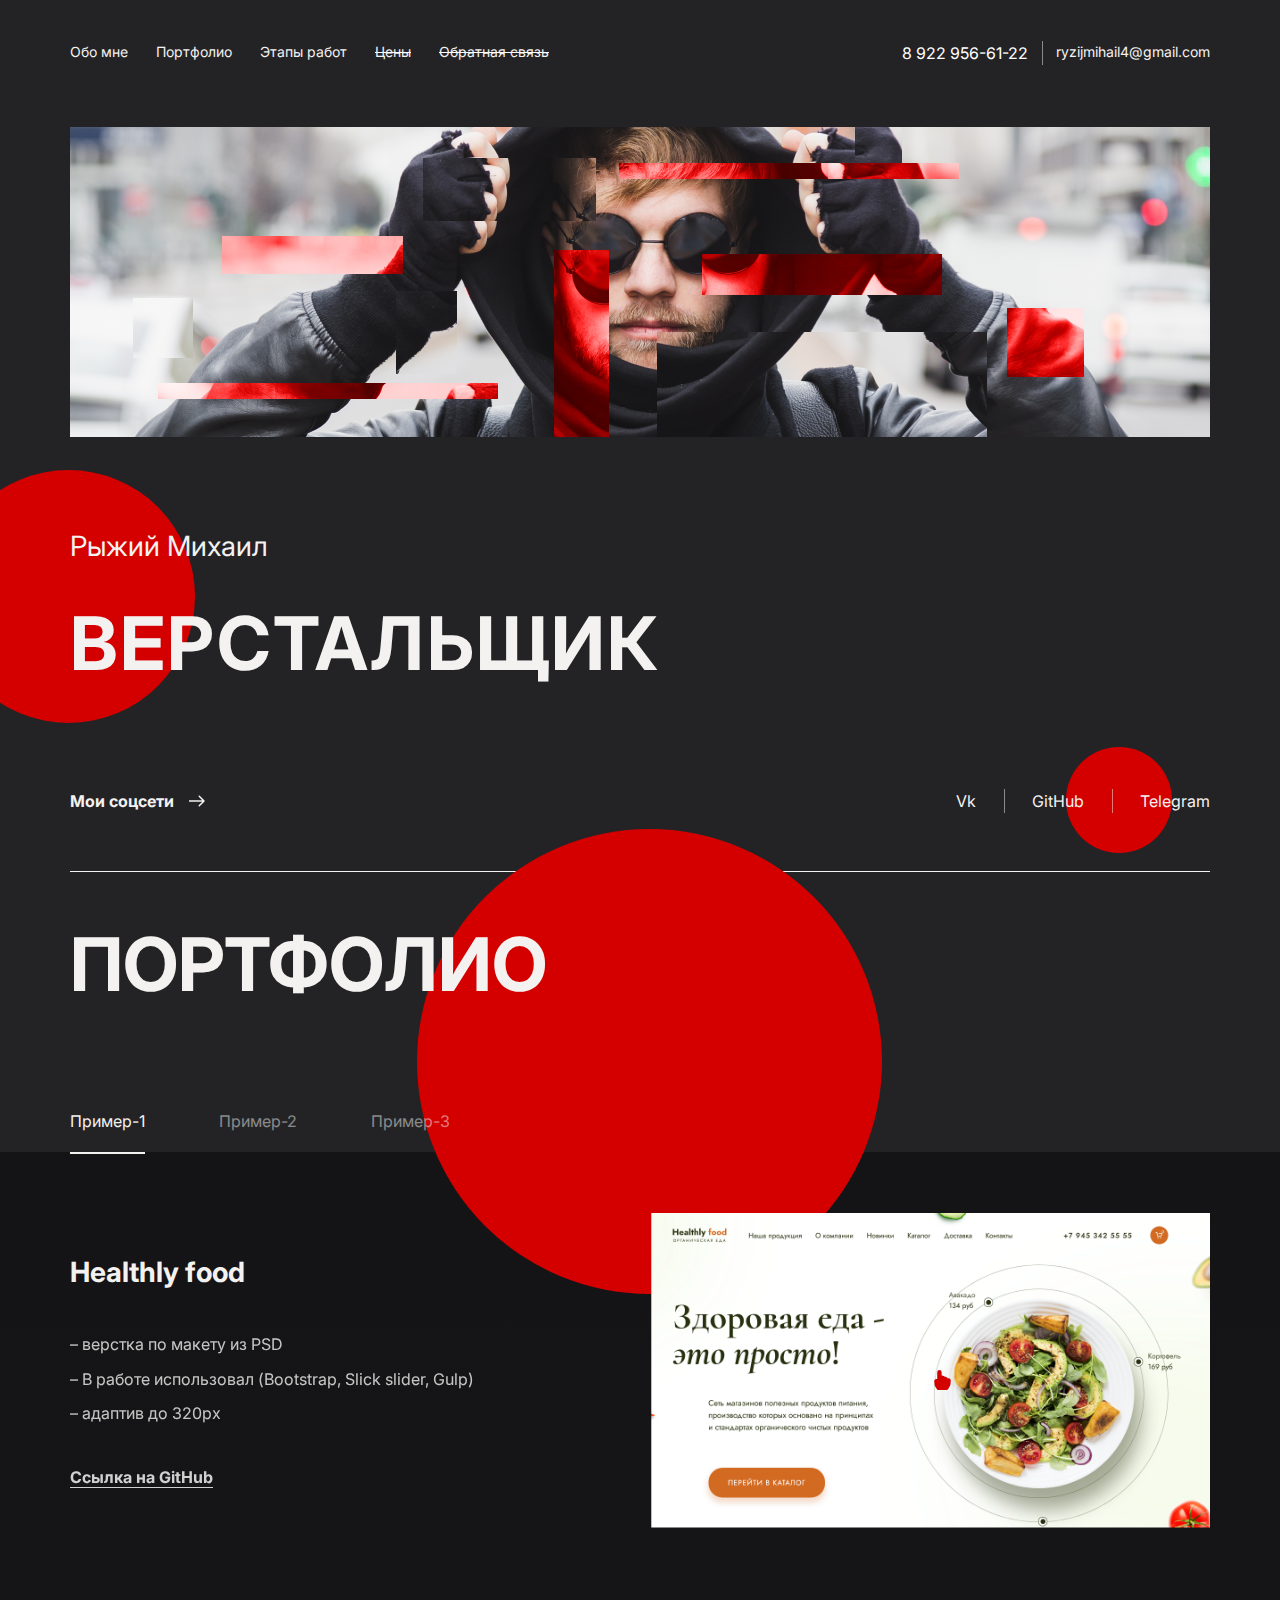
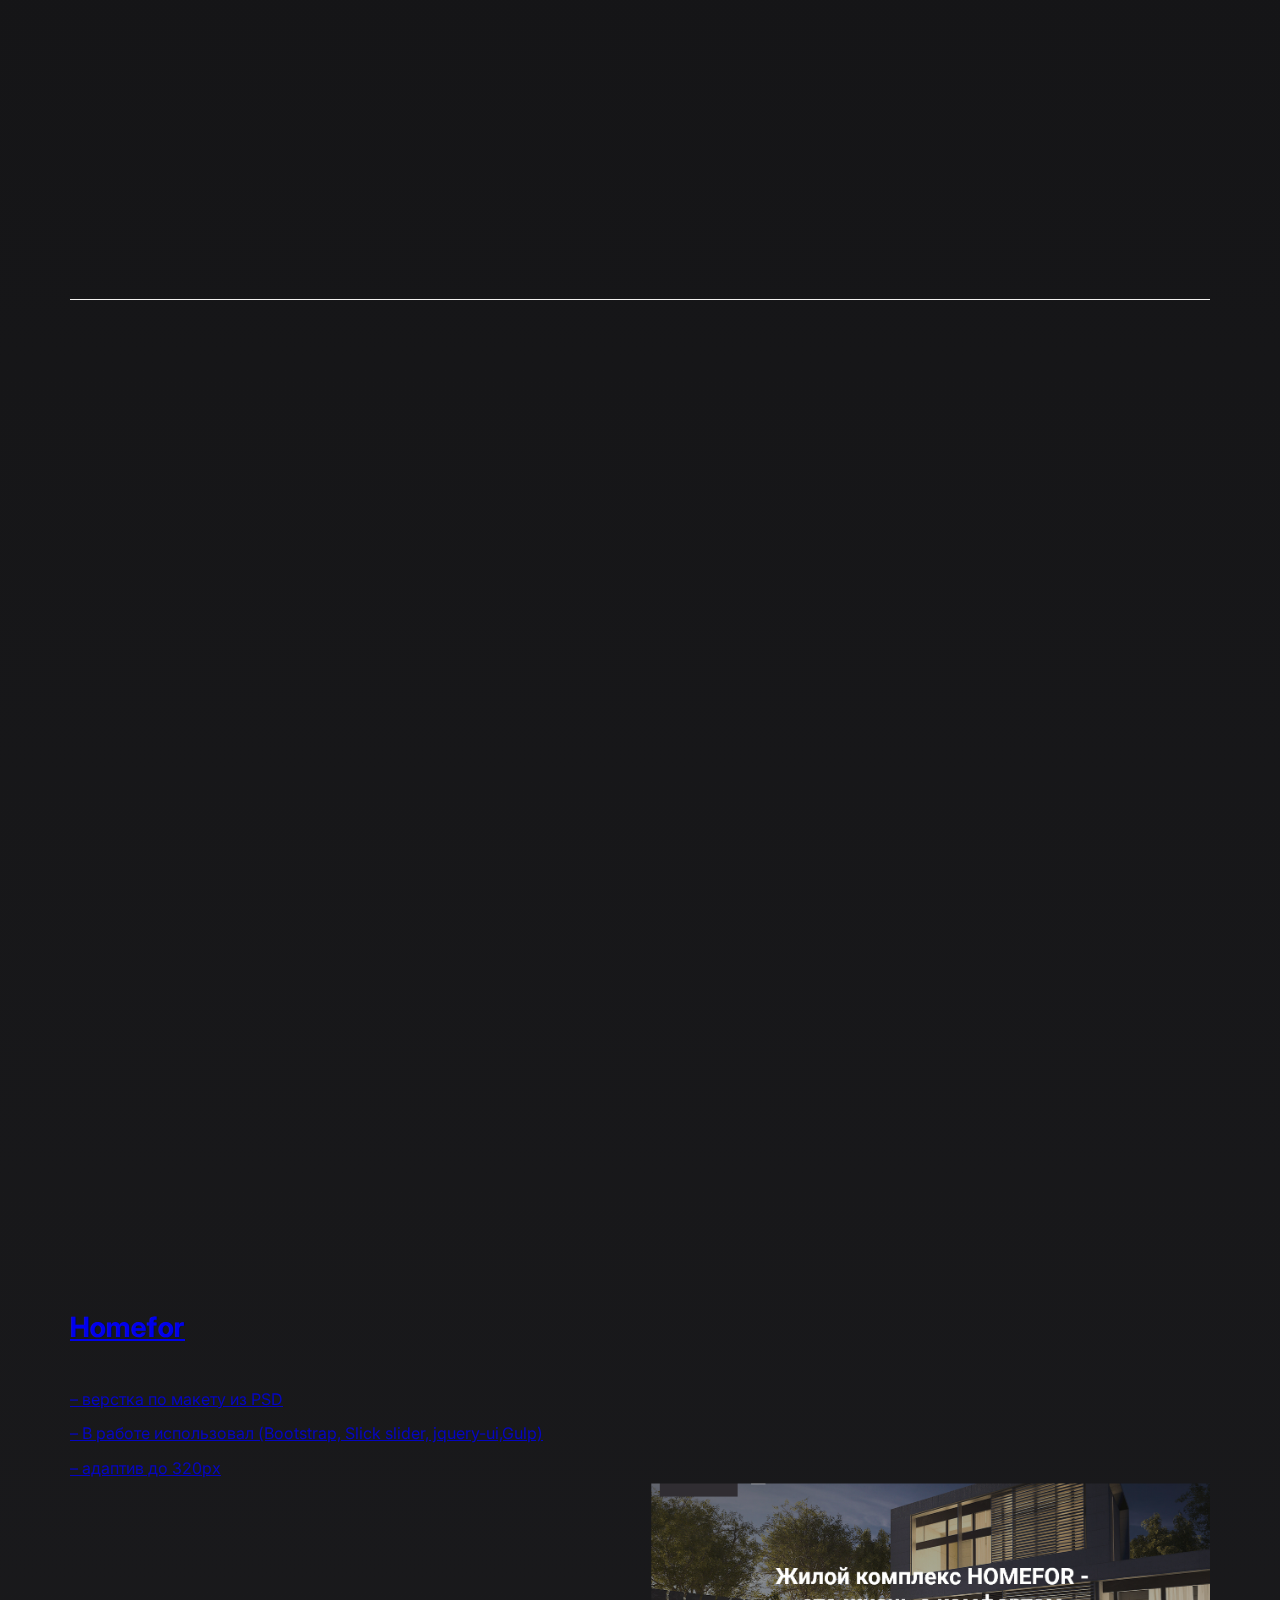
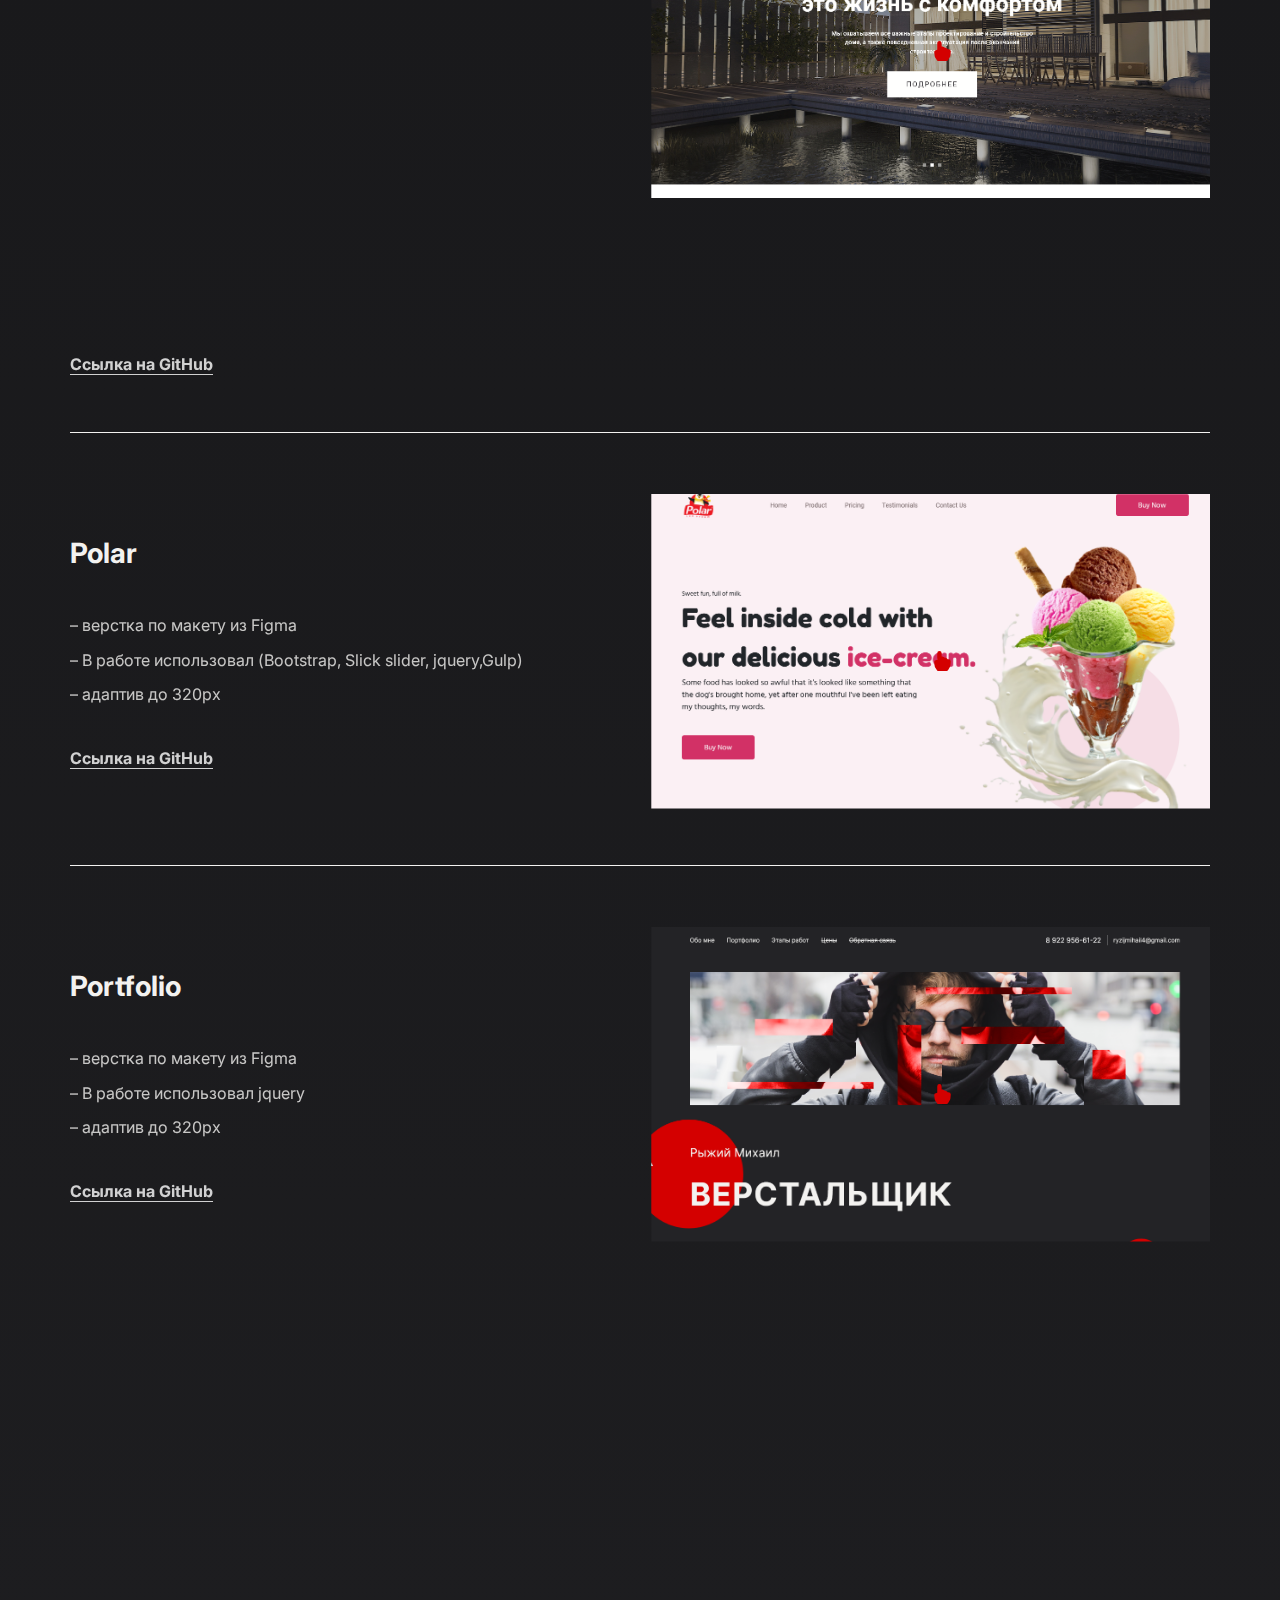
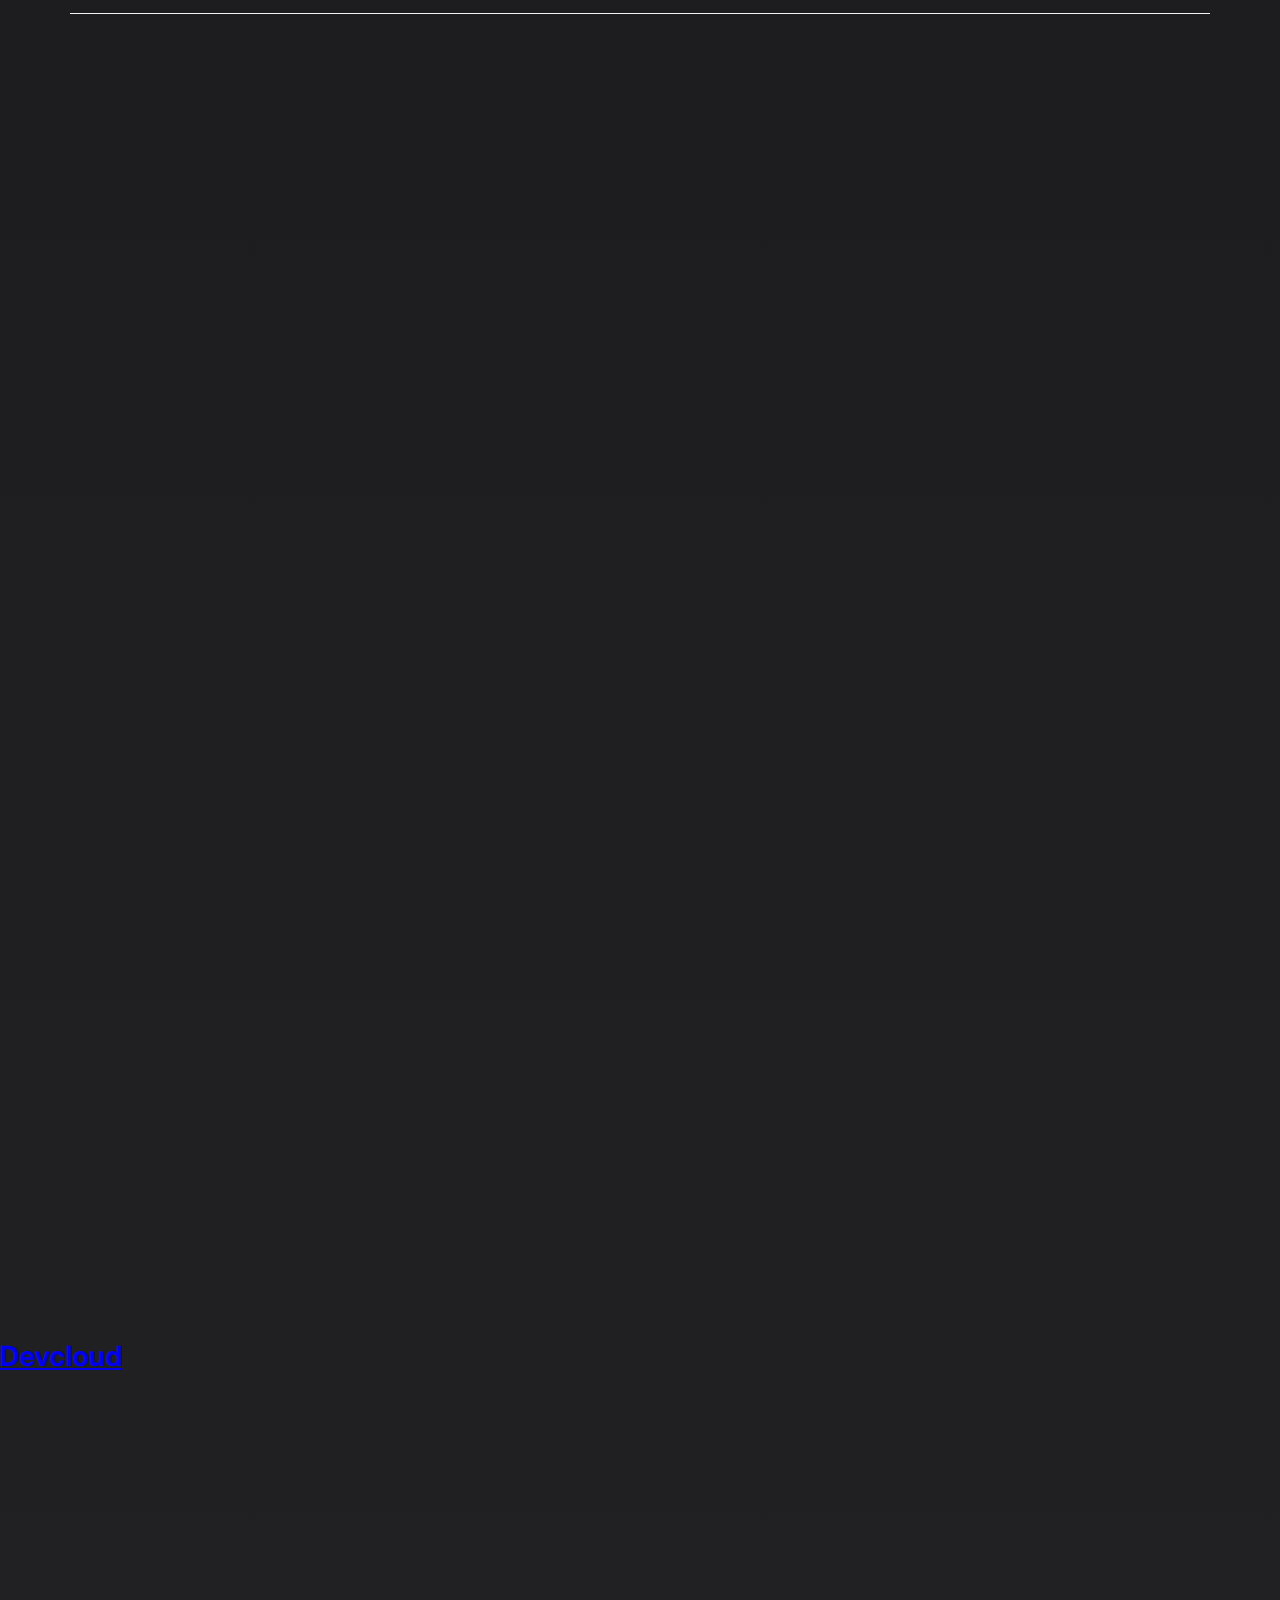
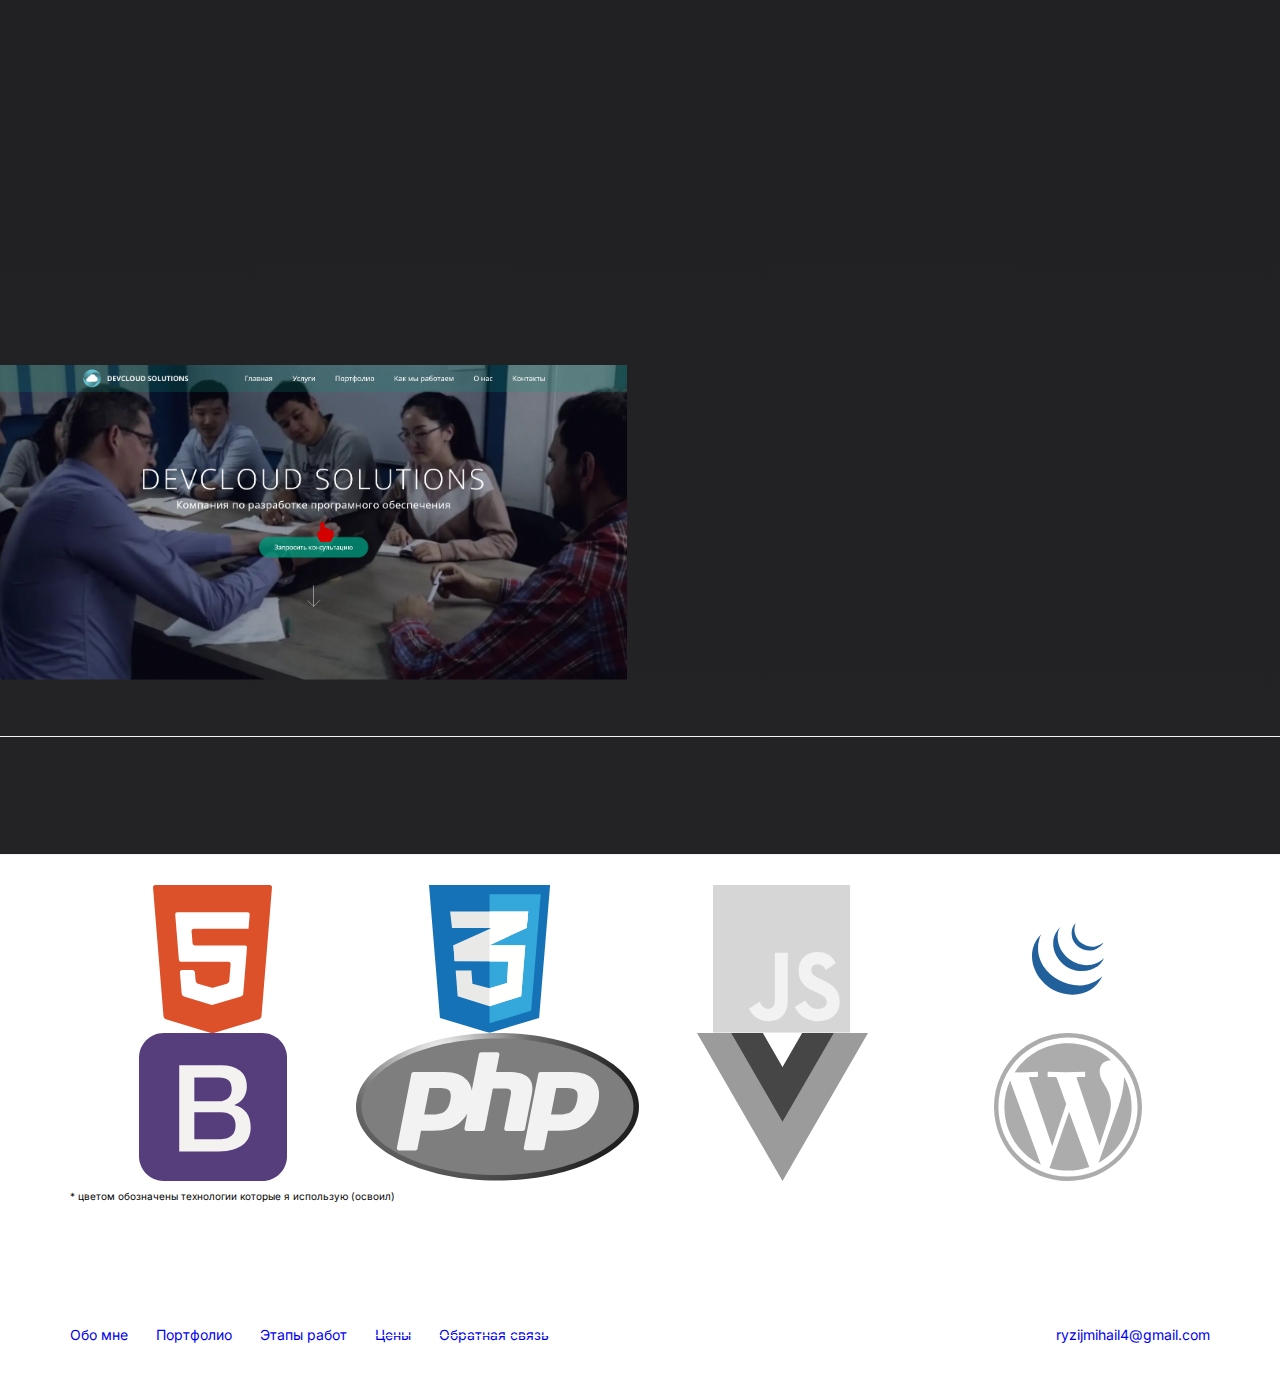
==== commit f4343438: "add link" ====
--- a/index.html
+++ b/index.html
@@ -87,7 +87,7 @@
                                   <p class="work-time"><a class="work-time-link" href="https://github.com/mihailryzij0/OrganicWeb">Ссылка на GitHub</a></p>
                               </div>
                               <div class="work-item">
-                                <a class="work-thumb" src="https://mihailryzij0.github.io/My-portfolio/organic/">
+                                <a class="work-thumb" href="https://mihailryzij0.github.io/My-portfolio/organic/">
                                     <img src="/img/corsor.svg" alt="cursor" class="work-cursor">
                                       <img class="work-image" src="img/portfolio/organic.png" alt="Organic">
                                   </div>
@@ -104,7 +104,7 @@
                                 <p class="work-time"><a class="work-time-link" href="https://github.com/mihailryzij0/Homefor">Ссылка на GitHub</a></p>
                             </div>
                             <div class="work-item">
-                                <a class="work-thumb" src="https://mihailryzij0.github.io/My-portfolio/homefor/">
+                                <a class="work-thumb" href="https://mihailryzij0.github.io/My-portfolio/homefor/">
                                     <img src="/img/corsor.svg" alt="cursor" class="work-cursor">
                                     <img class="work-image" src="img/portfolio/homefor.png" alt="homefor">
                                 </a>
@@ -123,7 +123,7 @@
                                     <p class="work-time"><a class="work-time-link" href="https://github.com/mihailryzij0/ise-cream">Ссылка на GitHub</a></p>
                                 </div>
                                 <div class="work-item">
-                                    <a class="work-thumb" src="https://mihailryzij0.github.io/My-portfolio/ise-cream/">
+                                    <a class="work-thumb" href="https://mihailryzij0.github.io/My-portfolio/ise-cream/">
                                         <img src="/img/corsor.svg" alt="cursor" class="work-cursor">
                                         <img class="work-image" src="img/portfolio/ise-cream.png" alt="ise-cream">
                                     </a>
@@ -140,7 +140,7 @@
                                   <p class="work-time"><a class="work-time-link" href="https://github.com/mihailryzij0/mihailryzij0.github.io">Ссылка на GitHub</a></p>
                               </div>
                               <div class="work-item">
-                                <a class="work-thumb" src="https://mihailryzij0.github.io/My-portfolio/Portfolio/">
+                                <a class="work-thumb" href="https://mihailryzij0.github.io/My-portfolio/Portfolio/">
                                      <img src="/img/corsor.svg" alt="cursor" class="work-cursor">
                                       <img class="work-image" src="img/portfolio/portfolio.png" alt="Portfolio">
                                   </div>
@@ -153,7 +153,7 @@
                                     <h3 class="work-title">Devcloud</h3>
                                 </div>
                                 <div class="work-item">
-                                    <a class="work-thumb" src="https://mihailryzij0.github.io/My-portfolio/devcloud/">
+                                    <a class="work-thumb" href="https://mihailryzij0.github.io/My-portfolio/devcloud/">
                                         <img src="/img/corsor.svg" alt="cursor" class="work-cursor">
                                         <img class="work-image" src="img/portfolio/Screenshot 2021-05-27 at 15-23-59 Gulp.png" alt="Agata Bielen">
                                     </a>
--- a/css/style.css
+++ b/css/style.css
@@ -522,6 +522,7 @@
     width: 100%;
     height: 315px;
     cursor: pointer;
+    display: block;
 }
 .work-image {
     position: absolute;
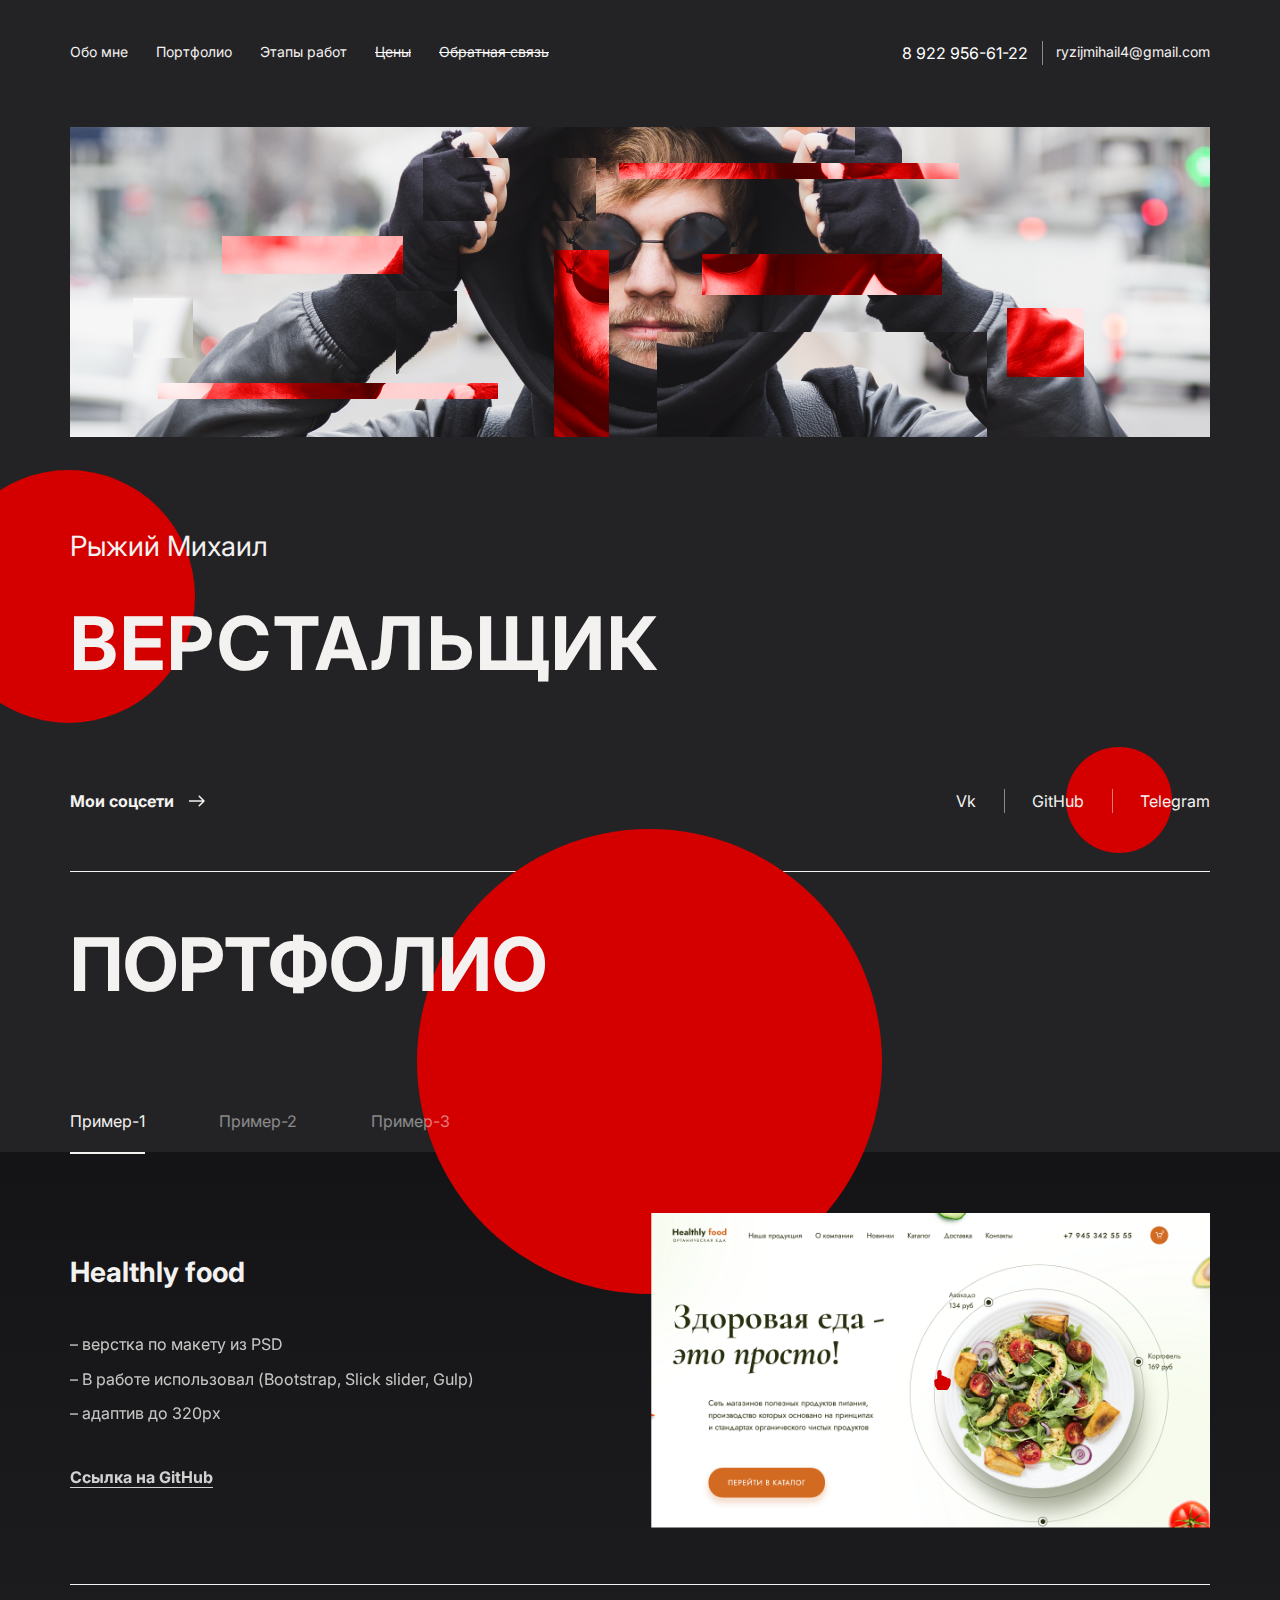
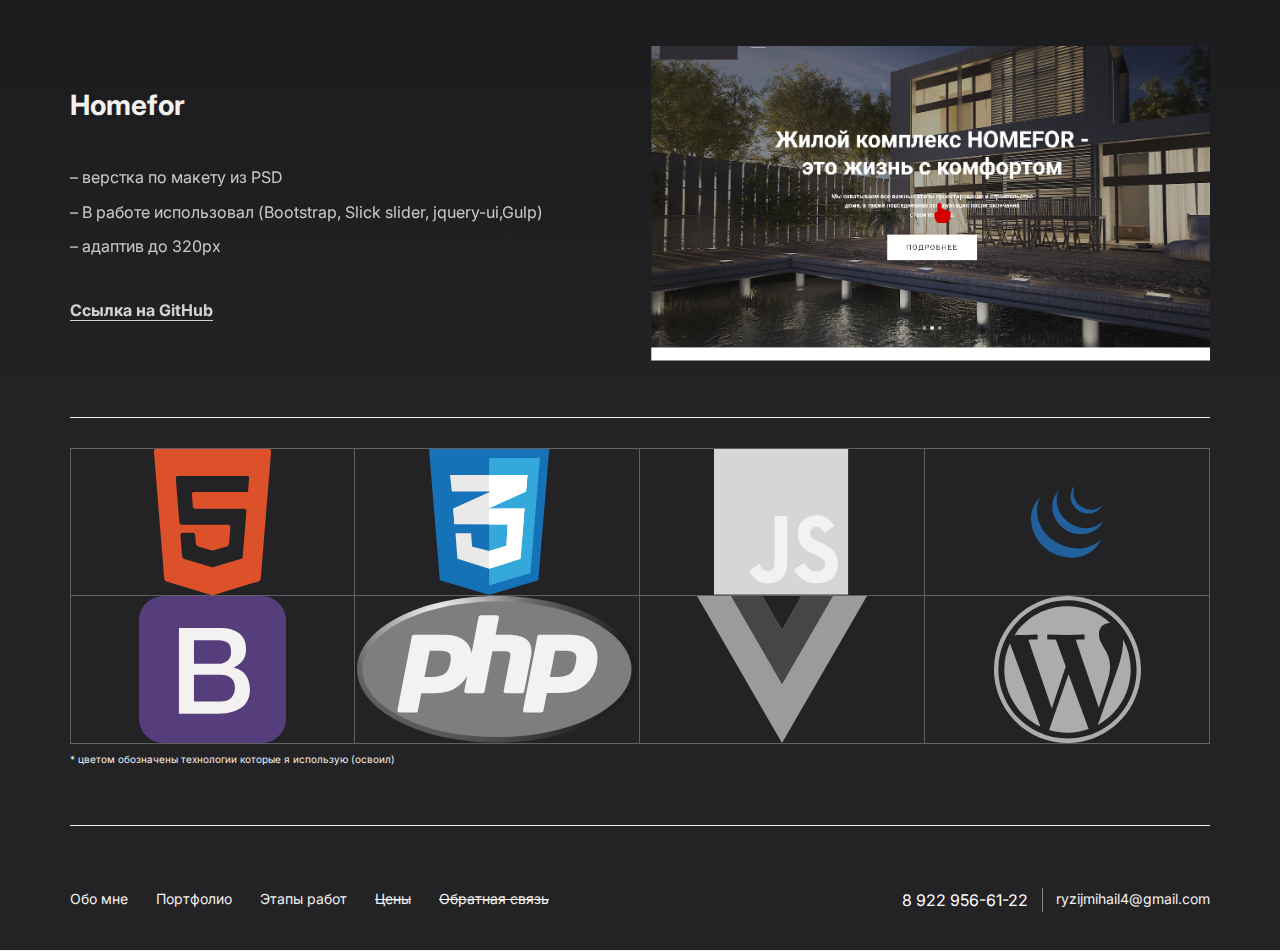
==== commit 04bdbe30: "fix code" ====
--- a/index.html
+++ b/index.html
@@ -90,7 +90,7 @@
                                 <a class="work-thumb" href="https://mihailryzij0.github.io/My-portfolio/organic/">
                                     <img src="/img/corsor.svg" alt="cursor" class="work-cursor">
                                       <img class="work-image" src="img/portfolio/organic.png" alt="Organic">
-                                  </div>
+                                 </a>
                               </div>
                           </div>
                           <div class="work">
@@ -130,25 +130,6 @@
                                 </div>
                             </div>
                             <div class="work">
-                              <div class="work-item">
-                                  <h3 class="work-title">Portfolio</h3>
-                                  <ul class="work-list">
-                                      <li class="work-list-item">– верстка по макету из Figma</li>
-                                      <li class="work-list-item">– В работе использовал jquery</li>
-                                      <li class="work-list-item">– адаптив до 320px</li>
-                                  </ul>
-                                  <p class="work-time"><a class="work-time-link" href="https://github.com/mihailryzij0/mihailryzij0.github.io">Ссылка на GitHub</a></p>
-                              </div>
-                              <div class="work-item">
-                                <a class="work-thumb" href="https://mihailryzij0.github.io/My-portfolio/Portfolio/">
-                                     <img src="/img/corsor.svg" alt="cursor" class="work-cursor">
-                                      <img class="work-image" src="img/portfolio/portfolio.png" alt="Portfolio">
-                                  </div>
-                              </div>
-                          </div>
-                        </div>
-                          <div id="tabs-3">
-                            <div class="work">
                                 <div class="work-item">
                                     <h3 class="work-title">Devcloud</h3>
                                 </div>
@@ -159,18 +140,26 @@
                                     </a>
                                 </div>
                             </div>
+                          </div>
+                        
+                          <div id="tabs-3">
+                          
                             <div class="work">
                               <div class="work-item">
                               </div>
                               <div class="work-item">
+                                  <div class="work-thumb" onclick="window.open('https://mihailryzij0.github.io/')">
+                                      <img class="work-image" src="img/portfolio/lemon.png" alt="Lemon">
                                   </div>
                               </div>
                           </div>
                         </div>
+                        
                     </div>
                 </section>
             </div>
         </div>
+
         <div class="wrapper">
             <section id="tech" class="section-tech">
                 <div class="tech">
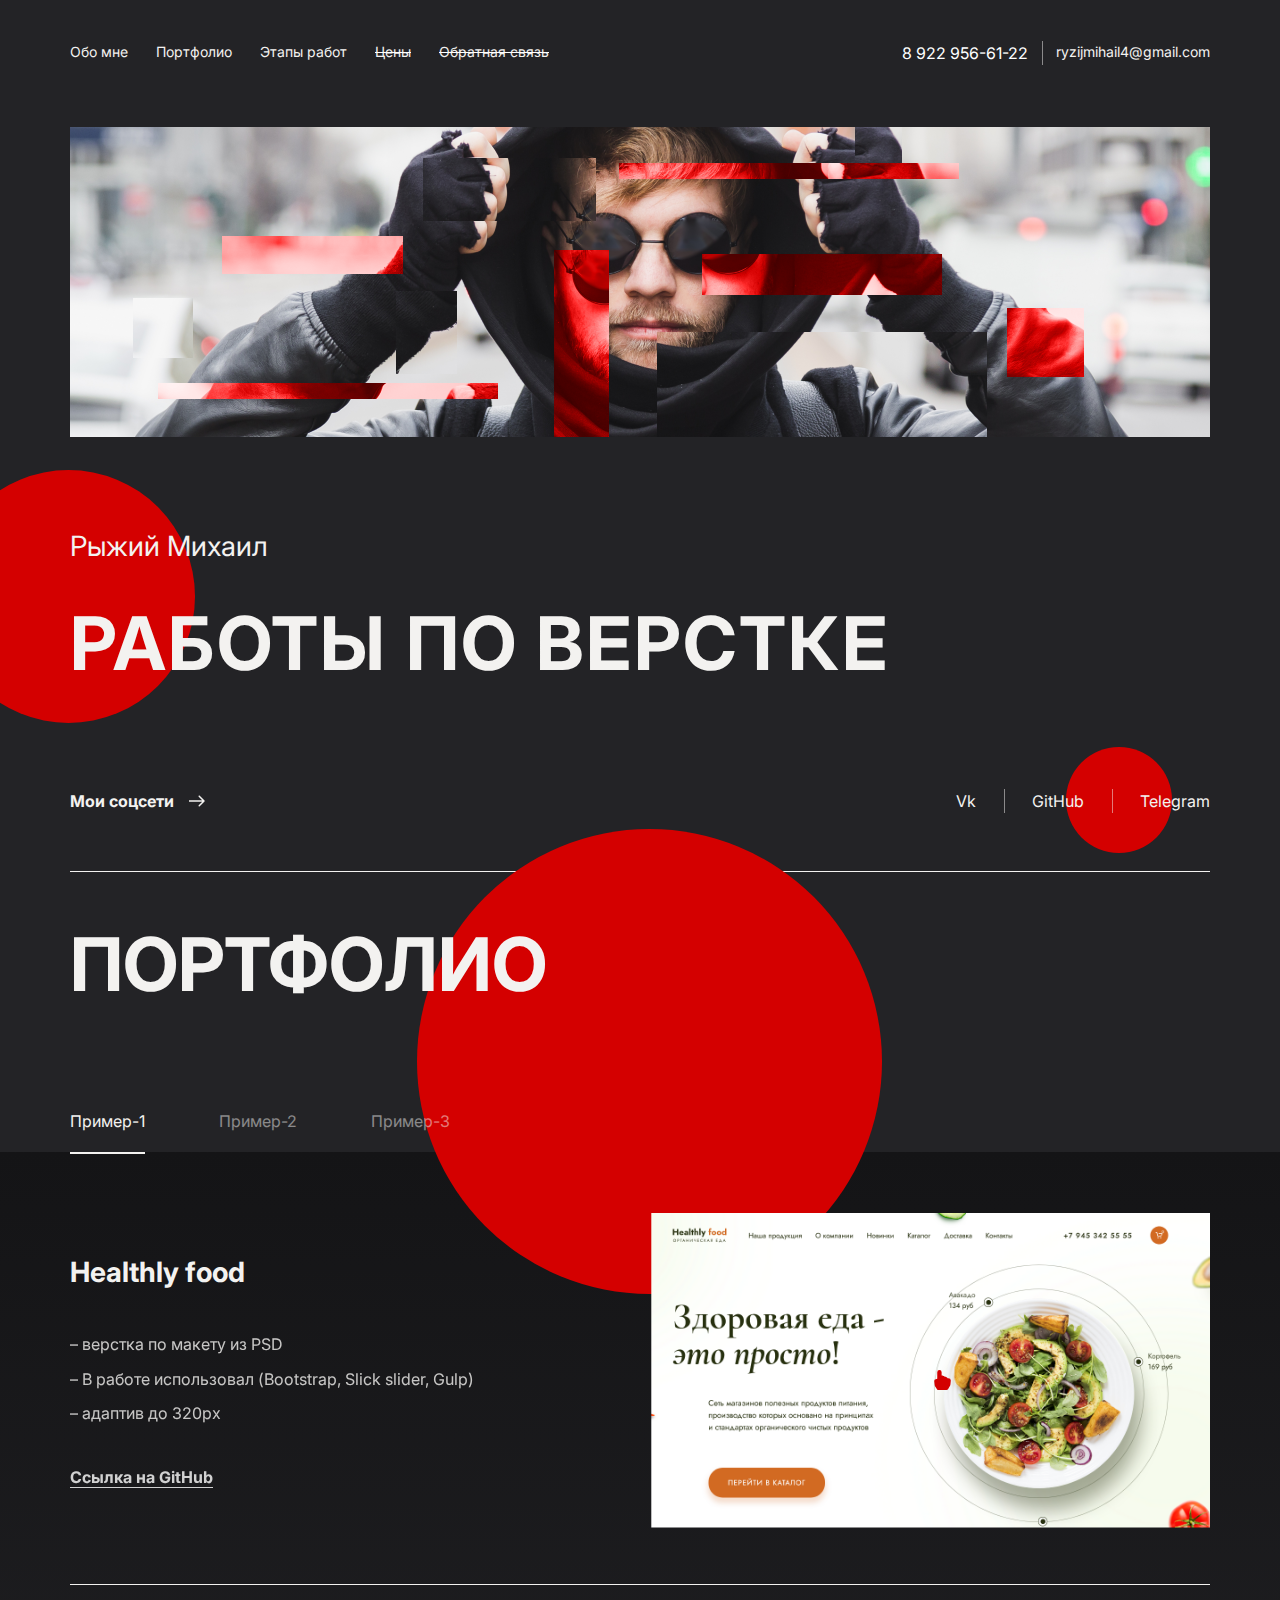
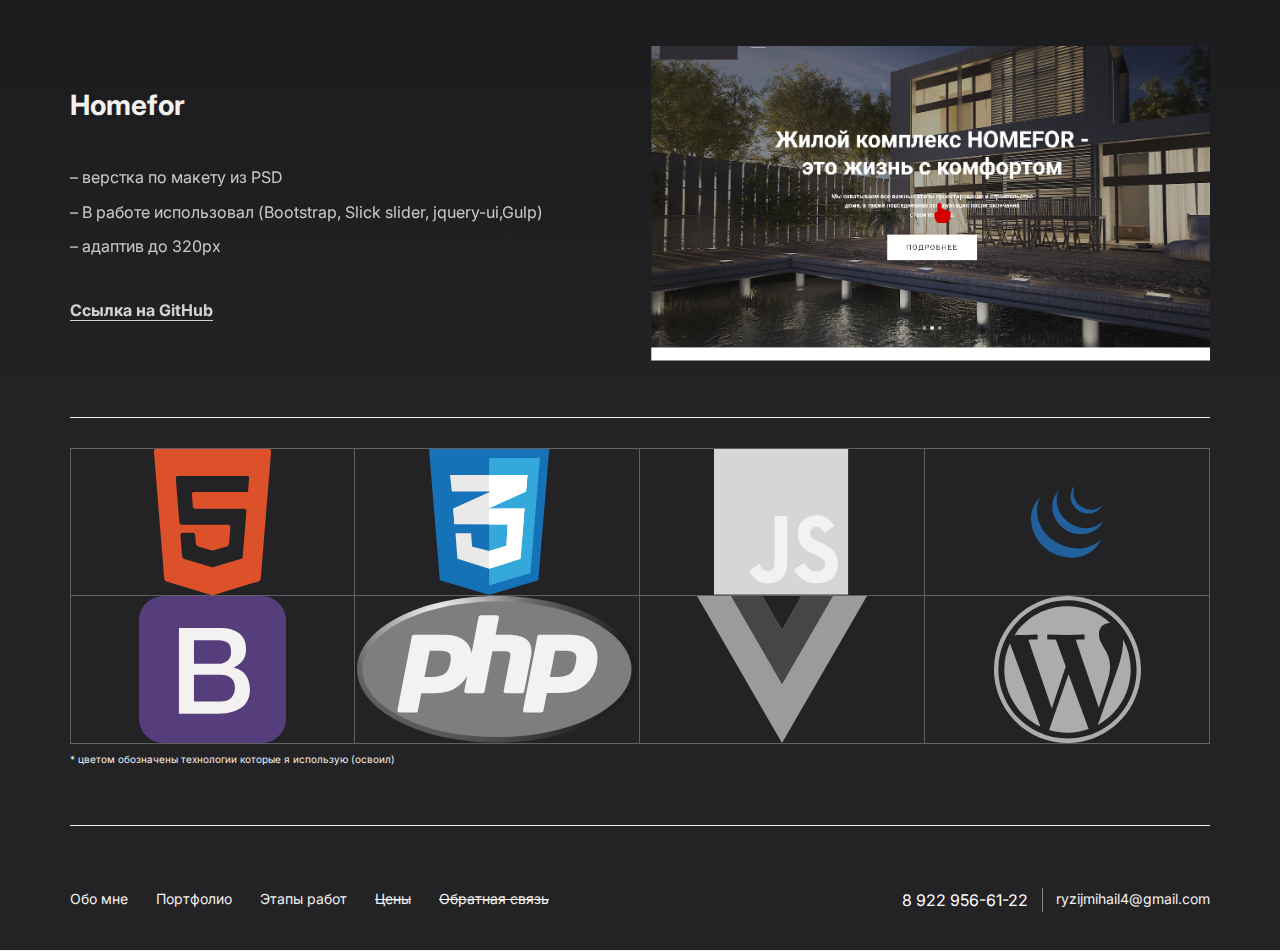
==== commit ec211942: "add new post 'sultan'" ====
--- a/index.html
+++ b/index.html
@@ -43,7 +43,7 @@
                         <path d="M33 0L65.909 71.25H0.0910339L33 0Z" />
                     </svg> 
                     <p class="name">Рыжий Михаил</p>
-                    <h1 class="title-h1">верстальщик</h1>
+                    <h1 class="title-h1">Работы по верстке</h1>
                   </div>
                   <div class="social">
                       <div class="social-item">
@@ -132,11 +132,17 @@
                             <div class="work">
                                 <div class="work-item">
                                     <h3 class="work-title">Devcloud</h3>
+                                    <ul class="work-list">
+                                        <li class="work-list-item">– верстка по макету из Figma</li>
+                                        <li class="work-list-item">– В работе использовал (Bootstrap,slider Swiper,Gulp, JS)</li>
+                                        <li class="work-list-item">– адаптив до 360px</li>
+                                    </ul>
+                                    <p class="work-time"><a class="work-time-link" href="https://github.com/mihailryzij0/devcloud">Ссылка на GitHub</a></p>
                                 </div>
                                 <div class="work-item">
                                     <a class="work-thumb" href="https://mihailryzij0.github.io/My-portfolio/devcloud/">
                                         <img src="/img/corsor.svg" alt="cursor" class="work-cursor">
-                                        <img class="work-image" src="img/portfolio/Screenshot 2021-05-27 at 15-23-59 Gulp.png" alt="Agata Bielen">
+                                        <img class="work-image" src="img/portfolio/Screenshot 2021-05-27 at 15-23-59 Gulp.png" alt="devcloud">
                                     </a>
                                 </div>
                             </div>
@@ -146,11 +152,18 @@
                           
                             <div class="work">
                               <div class="work-item">
-                              </div>
-                              <div class="work-item">
-                                  <div class="work-thumb" onclick="window.open('https://mihailryzij0.github.io/')">
-                                      <img class="work-image" src="img/portfolio/lemon.png" alt="Lemon">
-                                  </div>
+                                <h3 class="work-title">Sultan</h3>
+                                <ul class="work-list">
+                                    <li class="work-list-item">– верстка по макету из Figma</li>
+                                    <li class="work-list-item">– В работе использовал (Gulp, JS)</li>
+                                    <li class="work-list-item">– адаптив до 360px</li>
+                                </ul>
+                              </div>
+                              <div class="work-item">
+                                <a class="work-thumb" href="https://mihailryzij0.github.io/My-portfolio/Sultan/">
+                                    <img src="/img/corsor.svg" alt="cursor" class="work-cursor">
+                                    <img class="work-image" src="img/portfolio/Sultan.png" alt="devcloud">
+                                </a>
                               </div>
                           </div>
                         </div>
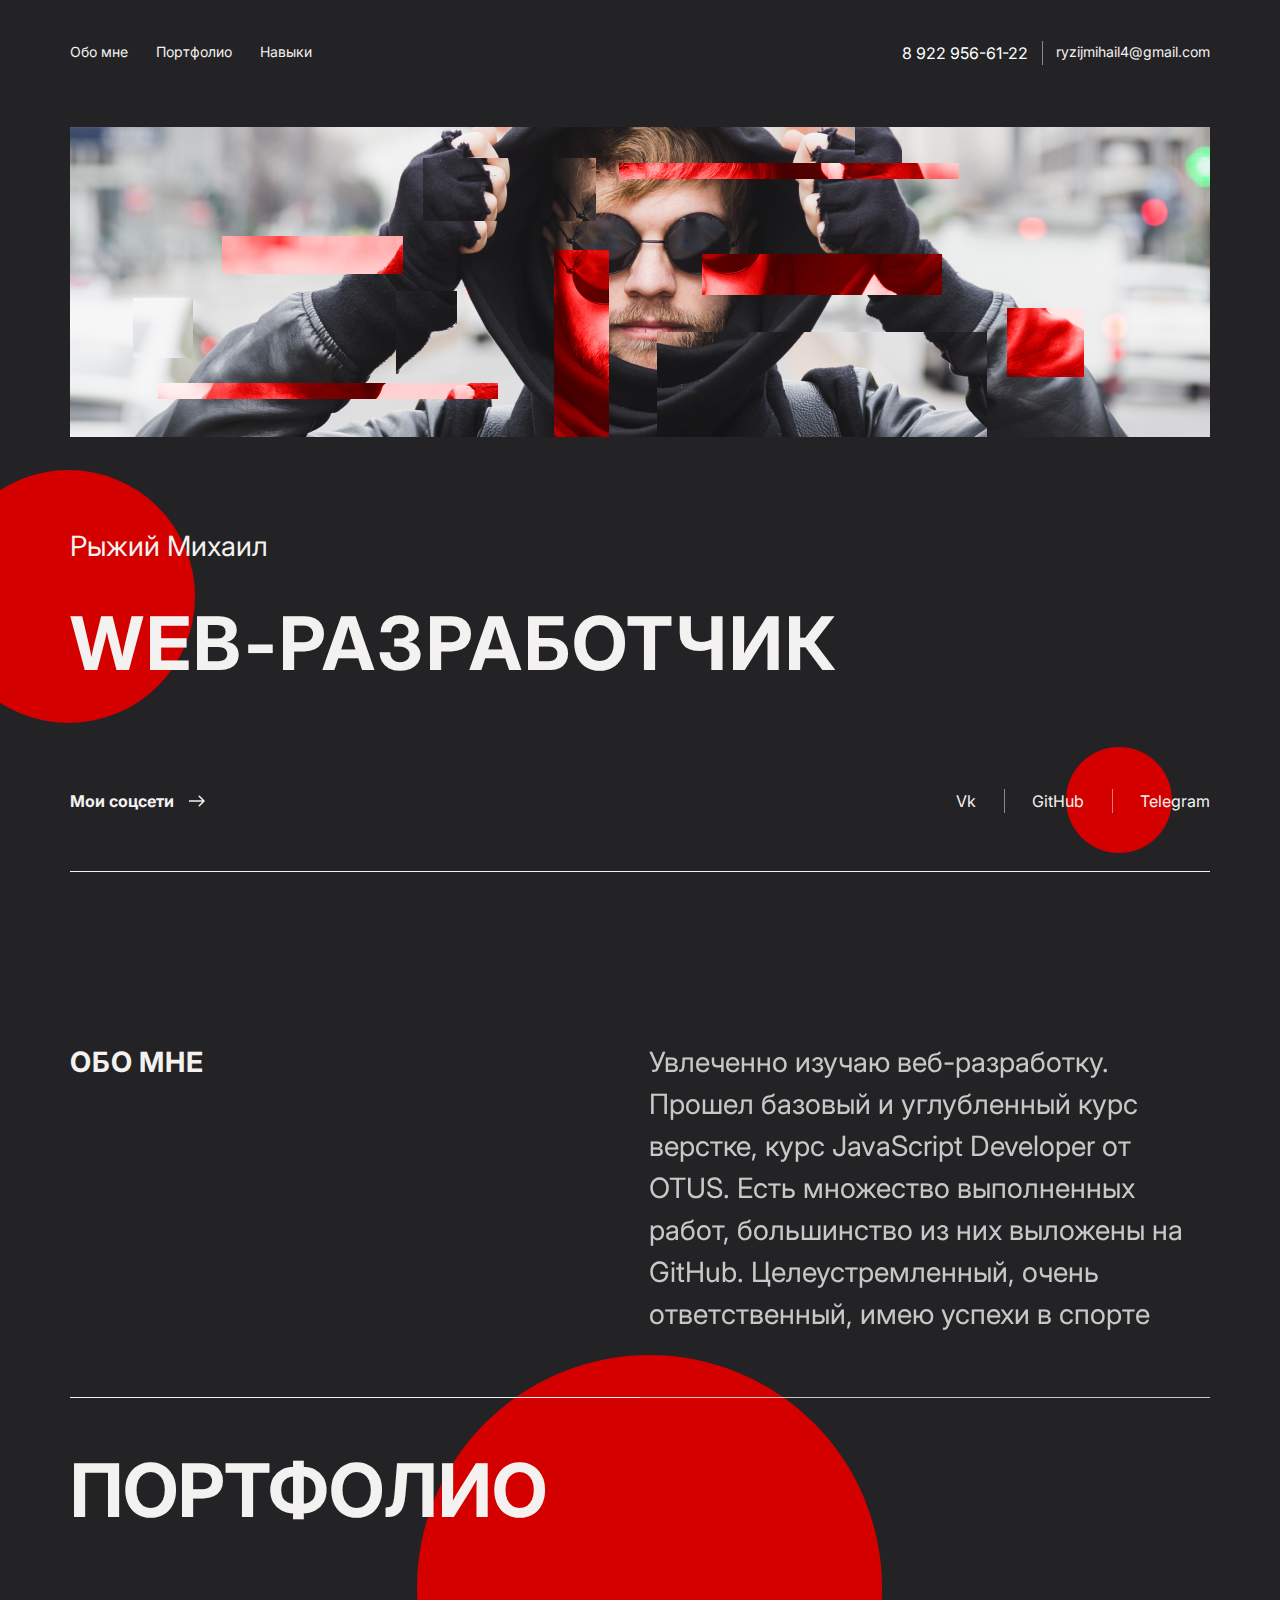
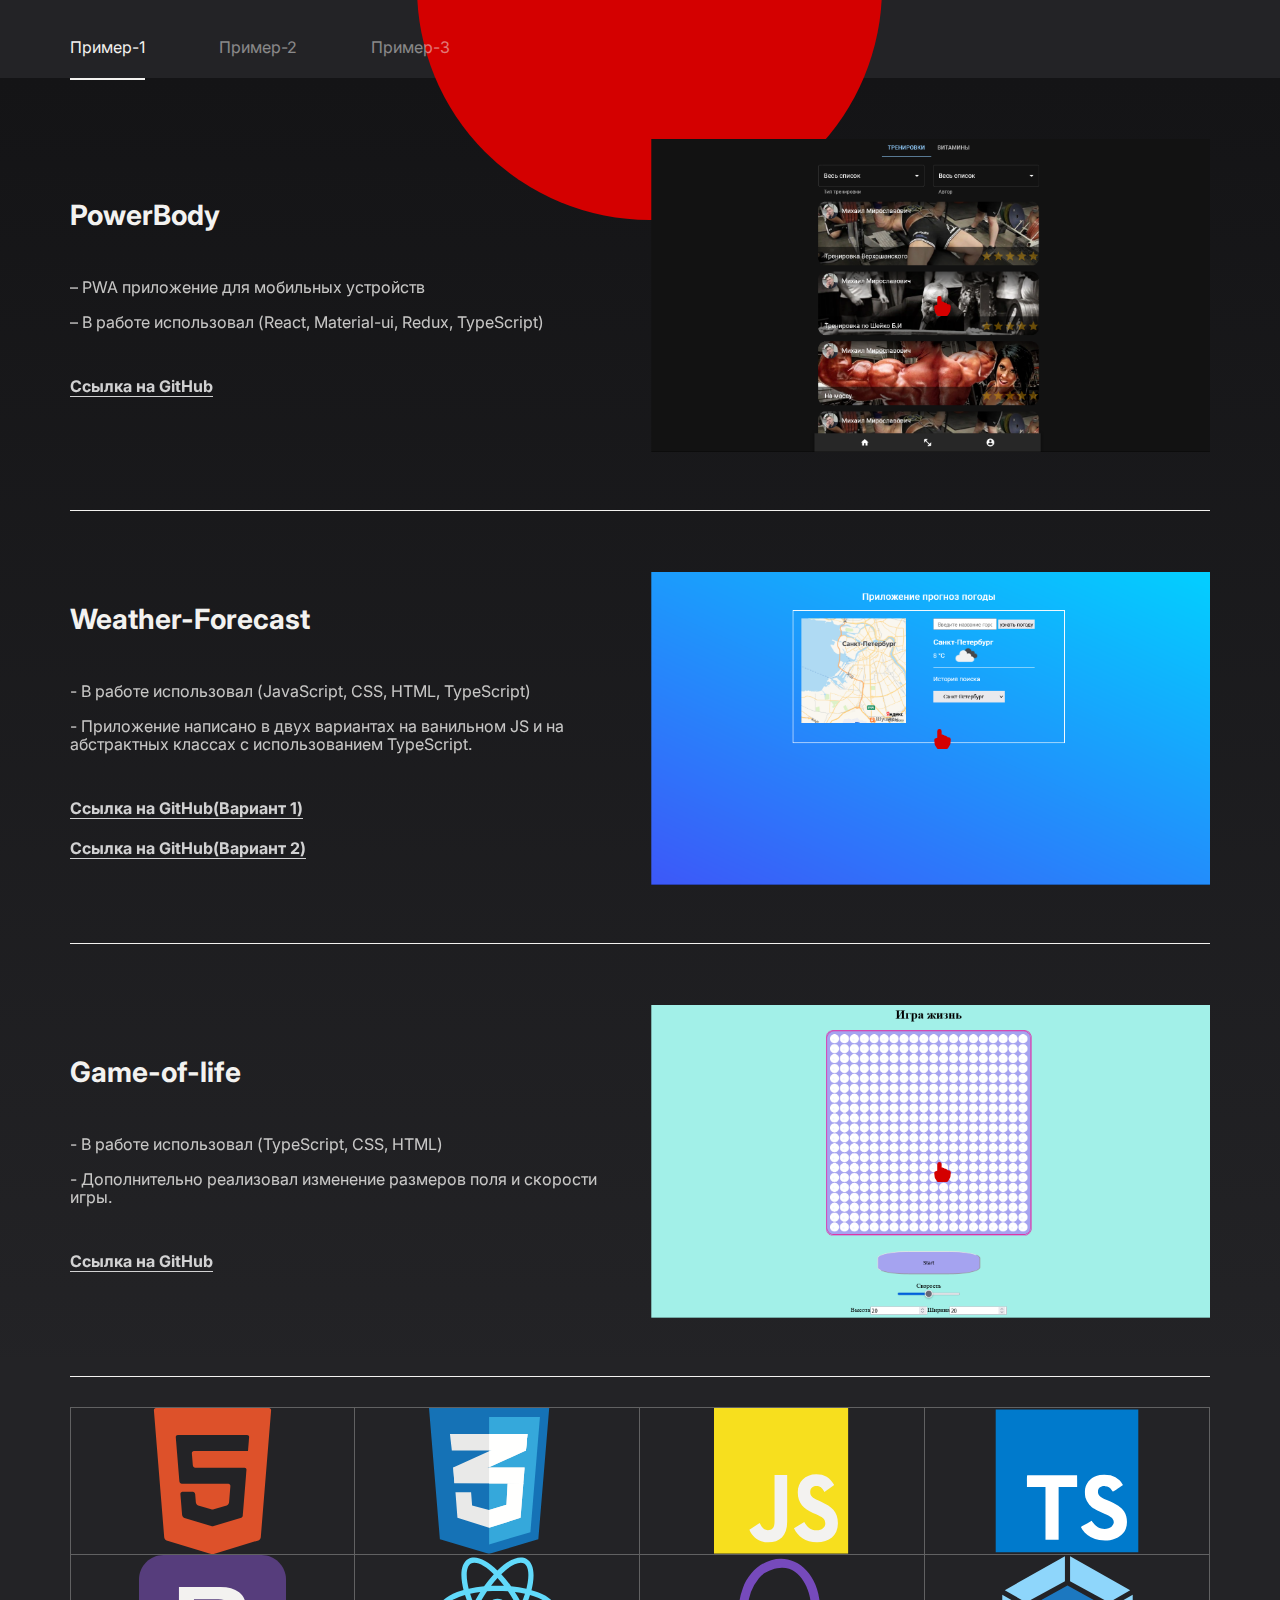
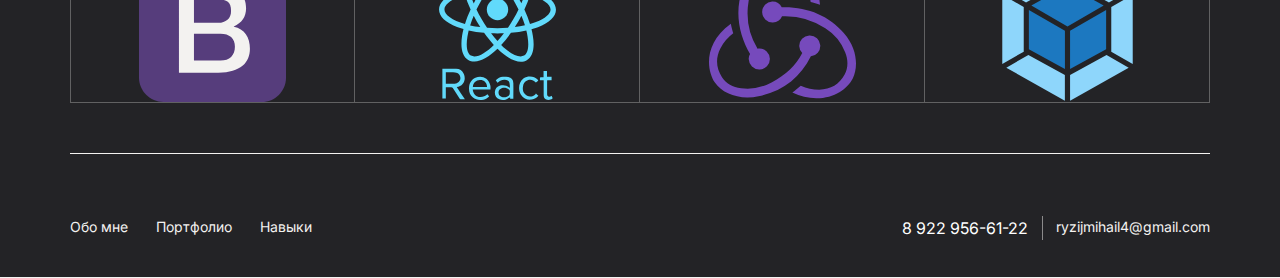
==== commit 7b56294f: "fix section-about" ====
--- a/index.html
+++ b/index.html
@@ -17,9 +17,7 @@
                     <ul class="nav">
                         <li class="nav-item"><a class="nav-link" href="#about">Обо мне</a></li>
                         <li class="nav-item"><a class="nav-link" href="#portfolio">Портфолио</a></li>
-                        <li class="nav-item"><a class="nav-link" href="#tech">Этапы работ</a></li>
-                        <li class="nav-item nav-del"><a class="nav-link" href="#">Цены</a></li>
-                        <li class="nav-item nav-del"><a class="nav-link" href="#">Обратная связь</a></li>
+                        <li class="nav-item"><a class="nav-link" href="#tech">Навыки</a></li>
                     </ul>
                 </nav>
                 <ul class="nav nav-info">
@@ -43,7 +41,7 @@
                         <path d="M33 0L65.909 71.25H0.0910339L33 0Z" />
                     </svg> 
                     <p class="name">Рыжий Михаил</p>
-                    <h1 class="title-h1">Работы по верстке</h1>
+                    <h1 class="title-h1">web-разработчик</h1>
                   </div>
                   <div class="social">
                       <div class="social-item">
@@ -61,6 +59,17 @@
                       </div>
                   </div>
             </main>
+            <section class="section-about">
+                <div id="about" class="about">
+                    <div class="about-item about-title">
+                        <p>Обо мне</p>
+                    </div>
+                    <div class="about-item about-description">
+                        <p> Увлеченно изучаю веб-разработку. Прошел базовый и углубленный курс верстке, курс JavaScript Developer от OTUS. Есть множество выполненных работ, большинство из них выложены на GitHub.
+                            Целеустремленный, очень ответственный, имею успехи в спорте </p>
+                    </div>
+                </div>
+            </section>    
             <h1 id="portfolio" class="title-h1 portfolio">Портфолио</h1>
         </div>
         <div class="gradient">
@@ -76,42 +85,121 @@
                           <li class="nav-tabs-item"><a class="nav-tabs-link" href="#tabs-3">Пример-3</a></li>
                         </ul>
                         <div id="tabs-1">
-                          <div class="work">
-                              <div class="work-item">
-                                  <h3 class="work-title">Healthly food</h3>
-                                  <ul class="work-list">
-                                      <li class="work-list-item">– верстка по макету из PSD</li>
-                                      <li class="work-list-item">– В работе использовал (Bootstrap, Slick slider, Gulp)</li>
-                                      <li class="work-list-item">– адаптив до 320px</li>
-                                  </ul>
-                                  <p class="work-time"><a class="work-time-link" href="https://github.com/mihailryzij0/OrganicWeb">Ссылка на GitHub</a></p>
-                              </div>
-                              <div class="work-item">
-                                <a class="work-thumb" href="https://mihailryzij0.github.io/My-portfolio/organic/">
-                                    <img src="/img/corsor.svg" alt="cursor" class="work-cursor">
-                                      <img class="work-image" src="img/portfolio/organic.png" alt="Organic">
-                                 </a>
-                              </div>
-                          </div>
-                          <div class="work">
-                            <div class="work-item">
-                                <h3 class="work-title">Homefor</h3>
-                                <ul class="work-list">
-                                    <li class="work-list-item">– верстка по макету из PSD</li>
-                                    <li class="work-list-item">– В работе использовал (Bootstrap, Slick slider, jquery-ui,Gulp)</li>
-                                    <li class="work-list-item">– адаптив до 320px</li>
-                                </ul>
-                                <p class="work-time"><a class="work-time-link" href="https://github.com/mihailryzij0/Homefor">Ссылка на GitHub</a></p>
-                            </div>
-                            <div class="work-item">
-                                <a class="work-thumb" href="https://mihailryzij0.github.io/My-portfolio/homefor/">
-                                    <img src="/img/corsor.svg" alt="cursor" class="work-cursor">
-                                    <img class="work-image" src="img/portfolio/homefor.png" alt="homefor">
-                                </a>
-                            </div>
-                        </div>
+                            <div class="work">
+                                <div class="work-item">
+                                    <h3 class="work-title">PowerBody</h3>
+                                    <ul class="work-list">
+                                        <li class="work-list-item">– PWA приложение для мобильных устройств</li>
+                                        <li class="work-list-item">– В работе использовал (React, Material-ui, Redux, TypeScript)</li>
+                                    </ul>
+                                    <p class="work-time"><a class="work-time-link" href="https://github.com/mihailryzij0/PowerBody/tree/final-task">Ссылка на GitHub</a></p>
+                                </div>
+                                <div class="work-item">
+                                  <a class="work-thumb" href="https://powerbody-6330f.web.app/posts">
+                                      <img src="/img/corsor.svg" alt="cursor" class="work-cursor">
+                                        <img class="work-image" src="img/portfolio/PowerBody.png" alt="PowerBody">
+                                   </a>
+                                </div>
+                            </div>
+                            <div class="work">
+                                <div class="work-item">
+                                    <h3 class="work-title">Weather-Forecast</h3>
+                                    <ul class="work-list">
+                                        <li class="work-list-item">- В работе использовал (JavaScript, CSS, HTML, TypeScript)</li>
+                                        <li class="work-list-item">- 
+                                             Приложение написано в двух вариантах на ванильном JS и на абстрактных классах с использованием TypeScript.
+                                        </li>
+                                    </ul>
+                                    <p class="work-time">
+                                      <a class="work-time-link" href="https://github.com/mihailryzij0/Otus-Weather-Forecast/tree/hw/6">Ссылка на GitHub(Вариант 1)</a>
+                                    </p>
+                                    <p class="work-time">
+                                        <a class="work-time-link" href="https://github.com/mihailryzij0/Otus-Weather-Forecast/tree/hw/13">Ссылка на GitHub(Вариант 2)</a>
+                                    </p>
+                                </div>
+                                <div class="work-item">
+                                  <a class="work-thumb" href="https://mihailryzij0.github.io/Otus-Weather-Forecast/">
+                                      <img src="/img/corsor.svg" alt="cursor" class="work-cursor">
+                                        <img class="work-image" src="img/portfolio/Weather-Forecast.png" alt="PowerBody">
+                                   </a>
+                                </div>
+                            </div>
+                            <div class="work">
+                                <div class="work-item">
+                                    <h3 class="work-title">Game-of-life</h3>
+                                    <ul class="work-list">
+                                        <li class="work-list-item">- В работе использовал (TypeScript, CSS, HTML)</li>
+                                        <li class="work-list-item">-  
+                                            Дополнительно реализовал изменение размеров поля и скорости игры. 
+                                        </li>
+                                    </ul>
+                                    <p class="work-time">
+                                      <a class="work-time-link" href="https://github.com/mihailryzij0/game-of-life-ts/tree/hw/9">Ссылка на GitHub</a>
+                                    </p>
+                                </div>
+                                <div class="work-item">
+                                  <a class="work-thumb" href=" https://mihailryzij0.github.io/game-of-life-ts/">
+                                      <img src="/img/corsor.svg" alt="cursor" class="work-cursor">
+                                        <img class="work-image" src="img/portfolio/GameOfLife.png" alt="GameOfLife">
+                                   </a>
+                                </div>
+                            </div>
                         </div>
                         <div id="tabs-2">
+                            <div class="work">
+                                <div class="work-item">
+                                    <h3 class="work-title">Healthly food</h3>
+                                    <ul class="work-list">
+                                        <li class="work-list-item">– верстка по макету из PSD</li>
+                                        <li class="work-list-item">– В работе использовал (Bootstrap, Slick slider, Gulp)</li>
+                                        <li class="work-list-item">– адаптив до 320px</li>
+                                    </ul>
+                                    <p class="work-time"><a class="work-time-link" href="https://github.com/mihailryzij0/OrganicWeb">Ссылка на GitHub</a></p>
+                                </div>
+                                <div class="work-item">
+                                  <a class="work-thumb" href="https://mihailryzij0.github.io/My-portfolio/organic/">
+                                      <img src="/img/corsor.svg" alt="cursor" class="work-cursor">
+                                        <img class="work-image" src="img/portfolio/organic.png" alt="Organic">
+                                   </a>
+                                </div>
+                            </div>
+                            <div class="work">
+                                <div class="work-item">
+                                    <h3 class="work-title">Devcloud</h3>
+                                    <ul class="work-list">
+                                        <li class="work-list-item">– верстка по макету из Figma</li>
+                                        <li class="work-list-item">– В работе использовал (Bootstrap,slider Swiper,Gulp, JS)</li>
+                                        <li class="work-list-item">– адаптив до 360px</li>
+                                    </ul>
+                                    <p class="work-time"><a class="work-time-link" href="https://github.com/mihailryzij0/devcloud">Ссылка на GitHub</a></p>
+                                </div>
+                                <div class="work-item">
+                                    <a class="work-thumb" href="https://mihailryzij0.github.io/My-portfolio/devcloud/">
+                                        <img src="/img/corsor.svg" alt="cursor" class="work-cursor">
+                                        <img class="work-image" src="img/portfolio/Screenshot 2021-05-27 at 15-23-59 Gulp.png" alt="devcloud">
+                                    </a>
+                                </div>
+                            </div>
+                            <div class="work">
+                                <div class="work-item">
+                                    <h3 class="work-title">Homefor</h3>
+                                    <ul class="work-list">
+                                        <li class="work-list-item">– верстка по макету из PSD</li>
+                                        <li class="work-list-item">– В работе использовал (Bootstrap, Slick slider, jquery-ui,Gulp)</li>
+                                        <li class="work-list-item">– адаптив до 320px</li>
+                                    </ul>
+                                    <p class="work-time"><a class="work-time-link" href="https://github.com/mihailryzij0/Homefor">Ссылка на GitHub</a></p>
+                                </div>
+                                <div class="work-item">
+                                    <a class="work-thumb" href="https://mihailryzij0.github.io/My-portfolio/homefor/">
+                                        <img src="/img/corsor.svg" alt="cursor" class="work-cursor">
+                                        <img class="work-image" src="img/portfolio/homefor.png" alt="homefor">
+                                    </a>
+                                </div>
+                            </div>
+                          </div>
+                        
+                          <div id="tabs-3">
                             <div class="work">
                                 <div class="work-item">
                                     <h3 class="work-title">Polar</h3>
@@ -129,27 +217,6 @@
                                     </a>
                                 </div>
                             </div>
-                            <div class="work">
-                                <div class="work-item">
-                                    <h3 class="work-title">Devcloud</h3>
-                                    <ul class="work-list">
-                                        <li class="work-list-item">– верстка по макету из Figma</li>
-                                        <li class="work-list-item">– В работе использовал (Bootstrap,slider Swiper,Gulp, JS)</li>
-                                        <li class="work-list-item">– адаптив до 360px</li>
-                                    </ul>
-                                    <p class="work-time"><a class="work-time-link" href="https://github.com/mihailryzij0/devcloud">Ссылка на GitHub</a></p>
-                                </div>
-                                <div class="work-item">
-                                    <a class="work-thumb" href="https://mihailryzij0.github.io/My-portfolio/devcloud/">
-                                        <img src="/img/corsor.svg" alt="cursor" class="work-cursor">
-                                        <img class="work-image" src="img/portfolio/Screenshot 2021-05-27 at 15-23-59 Gulp.png" alt="devcloud">
-                                    </a>
-                                </div>
-                            </div>
-                          </div>
-                        
-                          <div id="tabs-3">
-                          
                             <div class="work">
                               <div class="work-item">
                                 <h3 class="work-title">Sultan</h3>
@@ -172,6 +239,7 @@
                 </section>
             </div>
         </div>
+        
 
         <div class="wrapper">
             <section id="tech" class="section-tech">
@@ -185,32 +253,29 @@
                     <div class="tech-item js">
                         <img class="tech-image" src="img/tech/js.svg" alt="JavaScript" title="Язык программирования высокого уровня, использующийся для придания интерактивности веб-страницам">
                     </div>
-                    <div class="tech-item jquery">
-                        <img class="tech-image" src="img/tech/jquery.svg" alt="jQuery" title="Популярная баблиотека JavaScript">
+                    <div class="tech-item typeScript">
+                        <img class="tech-image" src="img/tech/TypeScript.svg" alt="TypeScript" title="Язык программирования, представленный Microsoft в 2012 году и позиционируемый как средство разработки веб-приложений">
                     </div>
                     <div class="tech-item bootstrap">
                         <img class="tech-image" src="img/tech/bootstrap.svg" alt="Bootstrap" title="Популярный CSS фреймворк">
                     </div>
-                    <div class="tech-item php">
-                        <img class="tech-image" src="img/tech/php.svg" alt="PHP" title="Серверный язык программирования">
-                    </div>
-                    <div class="tech-item vue">
-                        <img class="tech-image" src="img/tech/vue.svg" alt="VueJS" title="JS-фреймворк для создания пользовательских интерфейсов">
-                    </div>
-                    <div class="tech-item wp">
-                        <img class="tech-image" src="img/tech/wp.svg" alt="WordPress" title="Популярная CMS для создания блогов">
+                    <div class="tech-item react">
+                        <img class="tech-image" src="img/tech/react.svg" alt="react" title="JavaScript библиотека с открытым исходным кодом">
+                    </div>
+                    <div class="tech-item redux">
+                        <img class="tech-image" src="img/tech/redux.svg" alt="redux" title="Предсказуемое хранилище состояния для JavaScript приложений">
+                    </div>
+                    <div class="tech-item webpack">
+                        <img class="tech-image" src="img/tech/webpack.svg" alt="webpack" title="Это инструмент, позволяющий скомпилировать, например, JavaScript модули в единый JS-файл">
                     </div>
                 </div>
-                <p class="section-tech-description">* цветом обозначены технологии которые я использую (освоил)</p>
             </section>
             <footer>
                 <div class="footer-top">
                     <ul class="nav">
                         <li class="nav-item"><a class="nav-link" href="#about">Обо мне</a></li>
                         <li class="nav-item"><a class="nav-link" href="#portfolio">Портфолио</a></li>
-                        <li class="nav-item"><a class="nav-link" href="#tech">Этапы работ</a></li>
-                        <li class="nav-item nav-del"><a class="nav-link" href="#">Цены</a></li>
-                        <li class="nav-item nav-del"><a class="nav-link" href="#">Обратная связь</a></li>
+                        <li class="nav-item"><a class="nav-link" href="#tech">Навыки</a></li>
                     </ul>
                     <ul class="nav nav-info">
                         <li class="nav-item"><a class="dialog-tel" href="tel:+79229566122">8 922 956-61-22</a></li>
@@ -226,9 +291,7 @@
         <ul class="dialog-nav">
             <li class="dialog-nav__item"><a class="dialog-nav__link" href="#about">Обо мне</a></li>
             <li class="dialog-nav__item"><a class="dialog-nav__link" href="#portfolio">Портфолио</a></li>
-            <li class="dialog-nav__item"><a class="dialog-nav__link" href="#tech">Этапы работ</a></li>
-            <li class="dialog-nav__item nav-del"><a class="dialog-nav__link" href="#">Цены</a></li>
-            <li class="dialog-nav__item nav-del"><a class="dialog-nav__link" href="#">Обратная связь</a></li>
+            <li class="dialog-nav__item"><a class="dialog-nav__link" href="#tech">Навыки</a></li>
         </ul>
         <svg class="circle dialog-circle" viewBox="0 0 253 253" xmlns="http://www.w3.org/2000/svg">
             <circle cx="126.5" cy="126.5" r="126.5"/>
--- a/css/style.css
+++ b/css/style.css
@@ -63,7 +63,7 @@
 .dark .html,
 .dark .css,
 .dark .js,
-.dark .jquery {
+.dark .typeScript {
     border-top: 1px solid rgba(243, 242, 240, 0.3);
 }
 .dark .tarif-list-item::before {
@@ -559,11 +559,7 @@
 .section-tech-description{
     font-size: 10px;
 }
-.html .tech-image, .css .tech-image, 
-.bootstrap .tech-image, .jquery .tech-image{
-    filter: grayscale(0);
-}
-.tech-item:hover .tech-image {
+.tech-item .tech-image {
     filter: grayscale(0);
 }
 .jquery .tech-image {
@@ -806,8 +802,8 @@
     .tech {
         grid-template: 120px 120px / repeat(4, 1fr);
     }
-    .tech-image, .jquery .tech-image {
-        width: 50px;
+    .tech-image, .typeScript .tech-image {
+        width: 145px;
     }
     .advantages {
         grid-template-columns: 1fr;
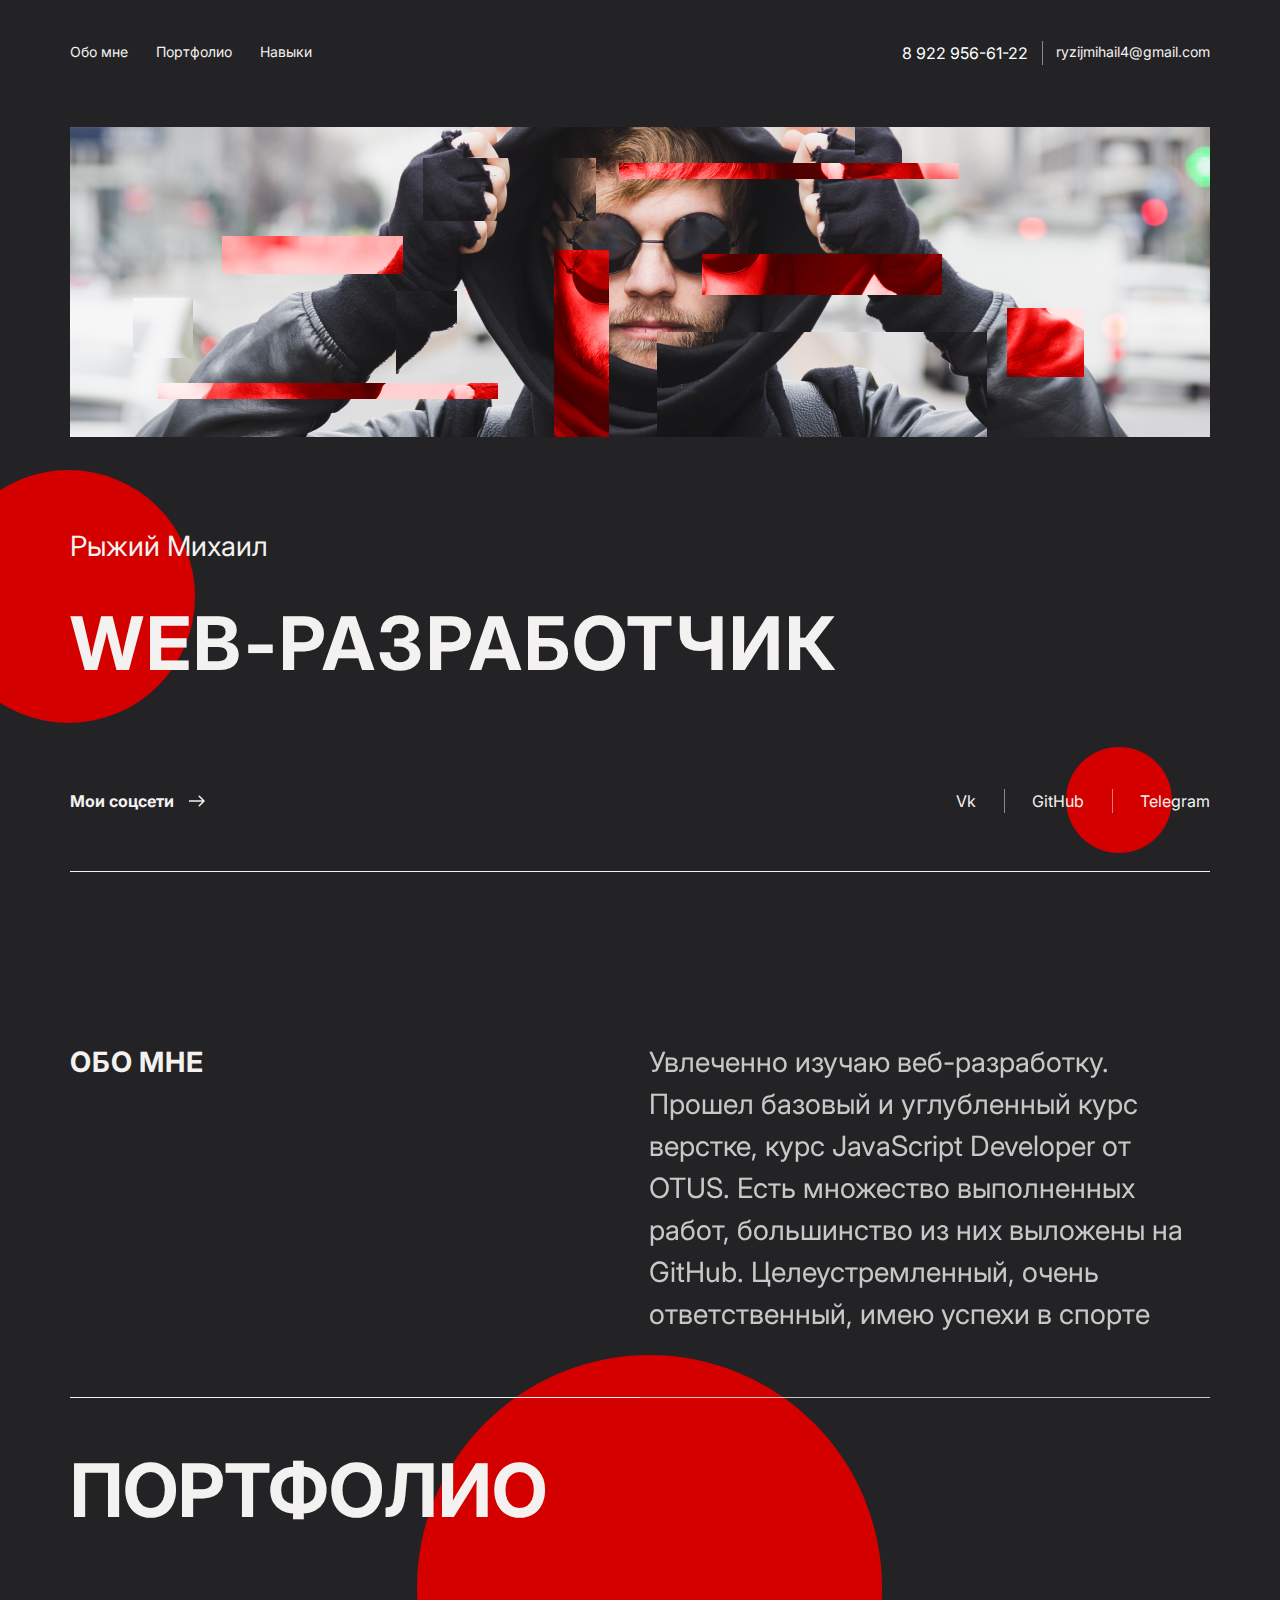
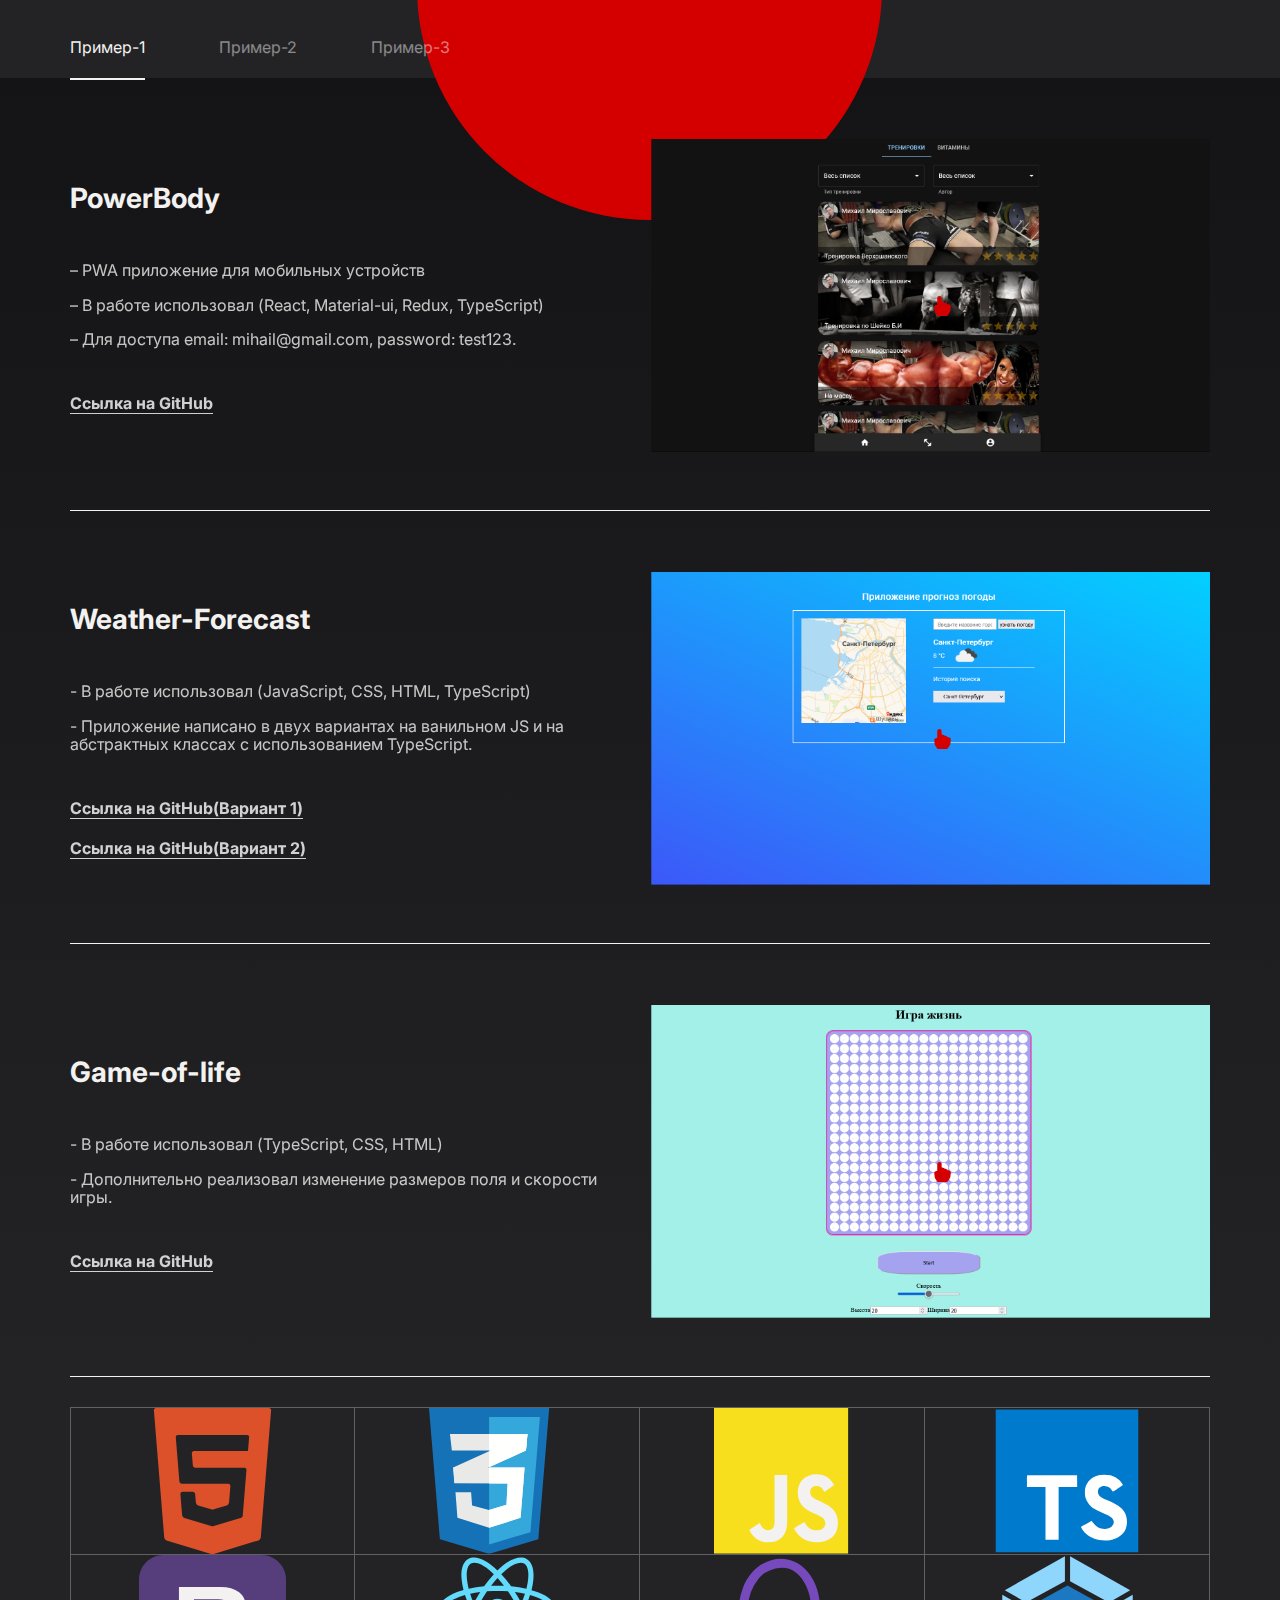
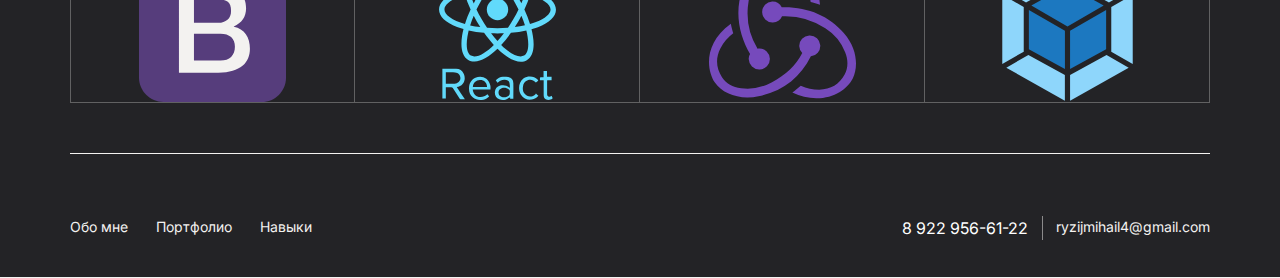
==== commit 96ca7638: "fix portfolio" ====
--- a/index.html
+++ b/index.html
@@ -91,6 +91,7 @@
                                     <ul class="work-list">
                                         <li class="work-list-item">– PWA приложение для мобильных устройств</li>
                                         <li class="work-list-item">– В работе использовал (React, Material-ui, Redux, TypeScript)</li>
+                                        <li class="work-list-item">– Для доступа email: mihail@gmail.com, password: test123.</li>
                                     </ul>
                                     <p class="work-time"><a class="work-time-link" href="https://github.com/mihailryzij0/PowerBody/tree/final-task">Ссылка на GitHub</a></p>
                                 </div>
